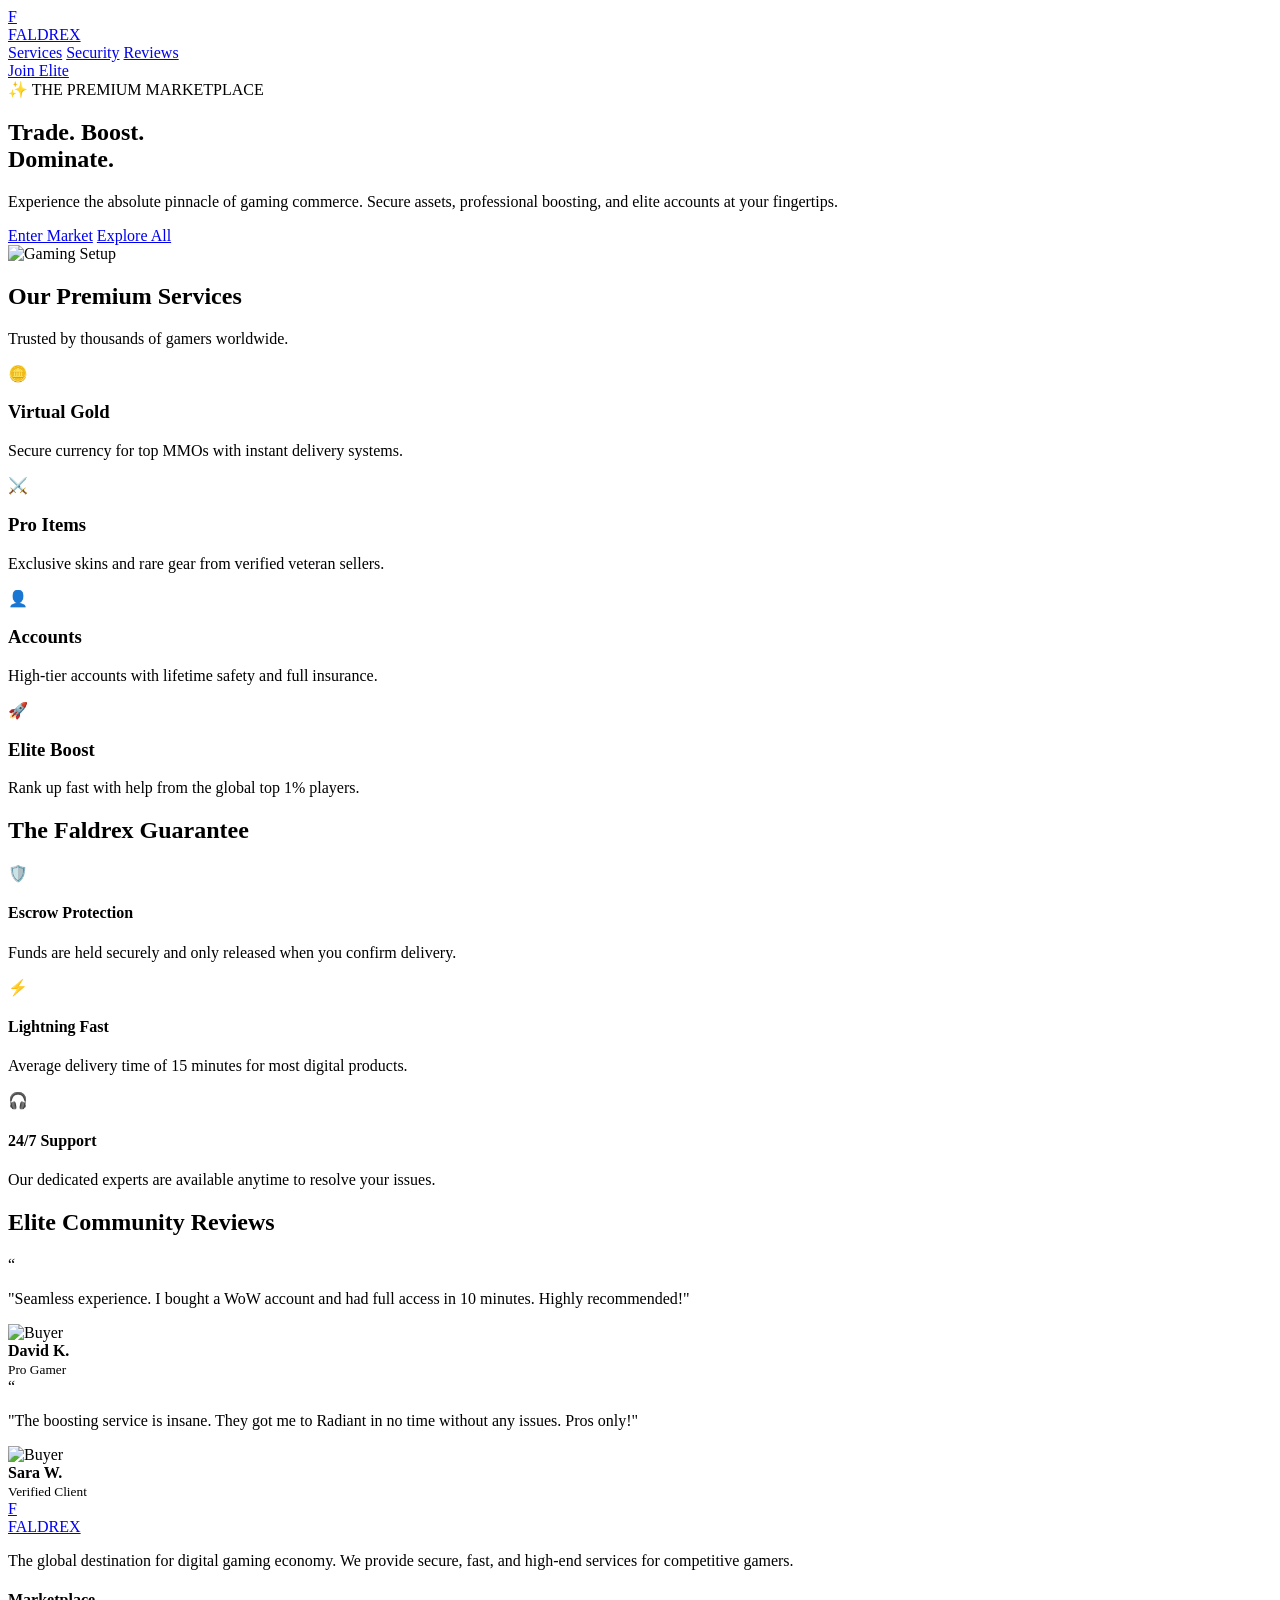
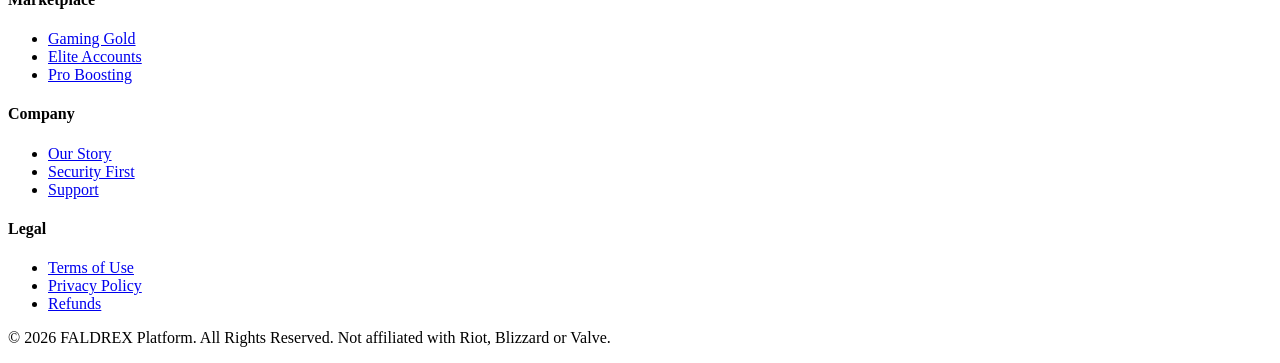
==== index.html @ 631ec2a0 "Create index.html" ====
<!DOCTYPE html>
<html lang="en">
<head>
    <meta charset="UTF-8">
    <meta name="viewport" content="width=device-width, initial-scale=1.0">
    <title>FALDREX | Trade. Boost. Dominate.</title>
    <link href="https://fonts.googleapis.com/css2?family=Plus+Jakarta+Sans:wght@400;500;600;700;800&display=swap" rel="stylesheet">
    <link rel="stylesheet" href="style.css">
</head>
<body>

    <header>
        <div class="container nav-bar">
            <a href="#" class="logo">
                <div class="logo-mark">F</div> FALDREX
            </a>
            <nav>
                <a href="#services">Services</a>
                <a href="#trust">Security</a>
                <a href="#reviews">Reviews</a>
            </nav>
            <a href="#" class="btn btn-primary btn-nav">Join Elite</a>
        </div>
    </header>

    <section class="hero">
        <div class="container hero-grid">
            <div class="hero-text">
                <div class="hero-badge">✨ THE PREMIUM MARKETPLACE</div>
                <h1>Trade. Boost.<br><span>Dominate.</span></h1>
                <p class="hero-p">Experience the absolute pinnacle of gaming commerce. Secure assets, professional boosting, and elite accounts at your fingertips.</p>
                <div class="btn-group">
                    <a href="#services" class="btn btn-primary">Enter Market</a>
                    <a href="#" class="btn btn-outline">Explore All</a>
                </div>
            </div>
            <div class="hero-image-area">
                <img src="https://images.unsplash.com/photo-1542751371-adc38448a05e?auto=format&fit=crop&q=80&w=1000" alt="Gaming Setup" class="hero-img">
            </div>
        </div>
    </section>

    <section id="services" class="section section-gray">
        <div class="container">
            <div class="section-title">
                <h2>Our Premium Services</h2>
                <p>Trusted by thousands of gamers worldwide.</p>
            </div>
            <div class="grid-4">
                <div class="card">
                    <div class="icon-box">🪙</div>
                    <h3>Virtual Gold</h3>
                    <p>Secure currency for top MMOs with instant delivery systems.</p>
                </div>
                <div class="card">
                    <div class="icon-box">⚔️</div>
                    <h3>Pro Items</h3>
                    <p>Exclusive skins and rare gear from verified veteran sellers.</p>
                </div>
                <div class="card">
                    <div class="icon-box">👤</div>
                    <h3>Accounts</h3>
                    <p>High-tier accounts with lifetime safety and full insurance.</p>
                </div>
                <div class="card">
                    <div class="icon-box">🚀</div>
                    <h3>Elite Boost</h3>
                    <p>Rank up fast with help from the global top 1% players.</p>
                </div>
            </div>
        </div>
    </section>

    <section id="trust" class="section">
        <div class="container">
            <div class="section-title">
                <h2>The Faldrex Guarantee</h2>
            </div>
            <div class="trust-grid">
                <div class="trust-item">
                    <div class="trust-icon">🛡️</div>
                    <div>
                        <h4>Escrow Protection</h4>
                        <p>Funds are held securely and only released when you confirm delivery.</p>
                    </div>
                </div>
                <div class="trust-item">
                    <div class="trust-icon">⚡</div>
                    <div>
                        <h4>Lightning Fast</h4>
                        <p>Average delivery time of 15 minutes for most digital products.</p>
                    </div>
                </div>
                <div class="trust-item">
                    <div class="trust-icon">🎧</div>
                    <div>
                        <h4>24/7 Support</h4>
                        <p>Our dedicated experts are available anytime to resolve your issues.</p>
                    </div>
                </div>
            </div>
        </div>
    </section>

    <section id="reviews" class="section section-gray">
        <div class="container">
            <div class="section-title">
                <h2>Elite Community Reviews</h2>
            </div>
            <div class="testimonial-grid">
                <div class="testimonial-card">
                    <span class="quote-icon">“</span>
                    <p>"Seamless experience. I bought a WoW account and had full access in 10 minutes. Highly recommended!"</p>
                    <div class="user-info">
                        <img src="https://i.pravatar.cc/150?u=1" alt="Buyer">
                        <div><b>David K.</b><br><small>Pro Gamer</small></div>
                    </div>
                </div>
                <div class="testimonial-card">
                    <span class="quote-icon">“</span>
                    <p>"The boosting service is insane. They got me to Radiant in no time without any issues. Pros only!"</p>
                    <div class="user-info">
                        <img src="https://i.pravatar.cc/150?u=2" alt="Buyer">
                        <div><b>Sara W.</b><br><small>Verified Client</small></div>
                    </div>
                </div>
            </div>
        </div>
    </section>

    <footer>
        <div class="container">
            <div class="footer-grid">
                <div class="footer-about">
                    <a href="#" class="logo" style="margin-bottom: 25px;">
                        <div class="logo-mark">F</div> FALDREX
                    </a>
                    <p>The global destination for digital gaming economy. We provide secure, fast, and high-end services for competitive gamers.</p>
                </div>
                <div class="footer-links">
                    <h4>Marketplace</h4>
                    <ul>
                        <li><a href="#">Gaming Gold</a></li>
                        <li><a href="#">Elite Accounts</a></li>
                        <li><a href="#">Pro Boosting</a></li>
                    </ul>
                </div>
                <div class="footer-links">
                    <h4>Company</h4>
                    <ul>
                        <li><a href="#">Our Story</a></li>
                        <li><a href="#">Security First</a></li>
                        <li><a href="#">Support</a></li>
                    </ul>
                </div>
                <div class="footer-links">
                    <h4>Legal</h4>
                    <ul>
                        <li><a href="#">Terms of Use</a></li>
                        <li><a href="#">Privacy Policy</a></li>
                        <li><a href="#">Refunds</a></li>
                    </ul>
                </div>
            </div>
            <p class="footer-copyright">
                &copy; 2026 FALDREX Platform. All Rights Reserved. Not affiliated with Riot, Blizzard or Valve.
            </p>
        </div>
    </footer>

</body>
</html>
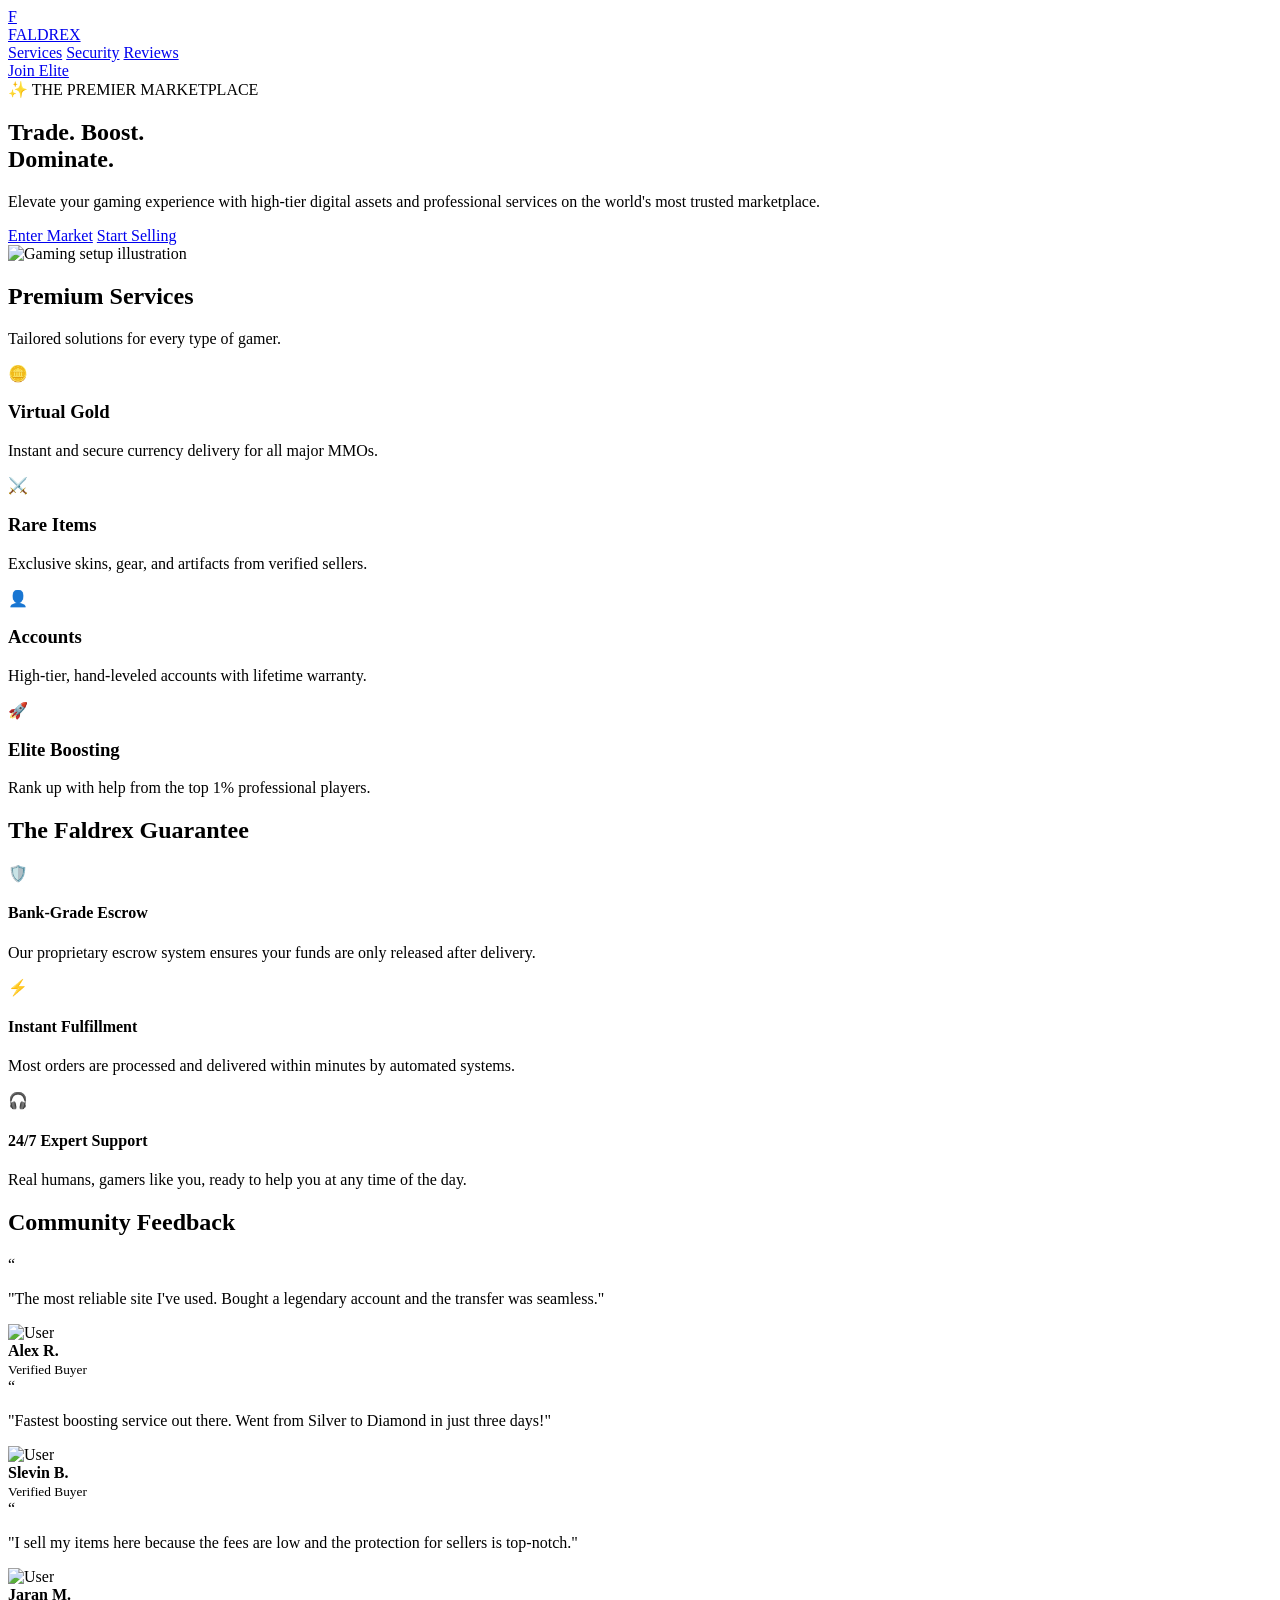
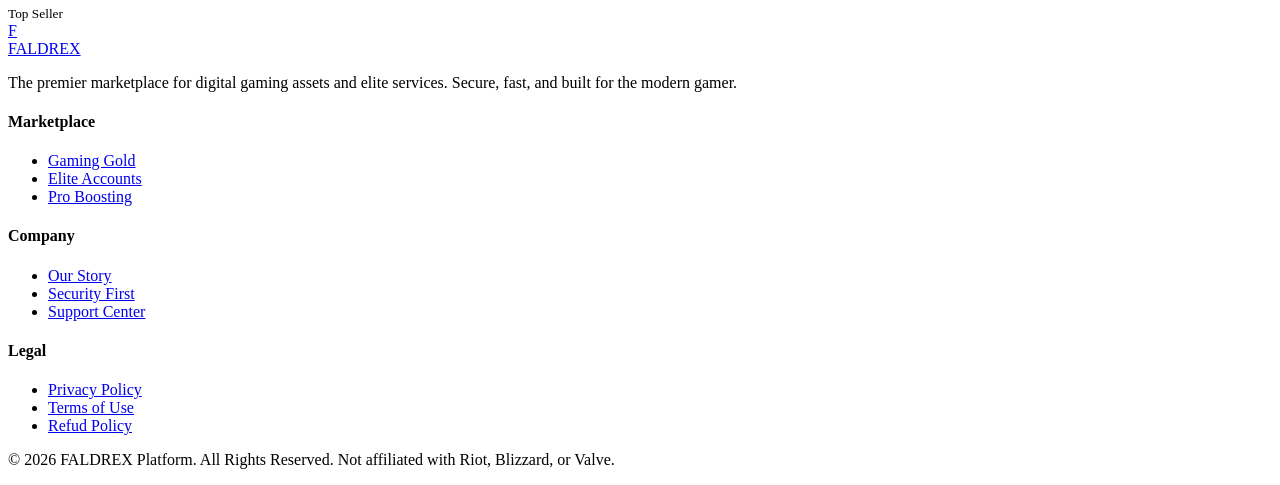
==== commit 4e616dd5: "Update index.html" ====
--- a/index.html
+++ b/index.html
@@ -9,33 +9,35 @@
 </head>
 <body>
 
-    <header>
+    <header class="main-header">
         <div class="container nav-bar">
             <a href="#" class="logo">
                 <div class="logo-mark">F</div> FALDREX
             </a>
-            <nav>
+            <nav class="desktop-nav">
                 <a href="#services">Services</a>
                 <a href="#trust">Security</a>
                 <a href="#reviews">Reviews</a>
             </nav>
-            <a href="#" class="btn btn-primary btn-nav">Join Elite</a>
+            <div class="header-btns">
+                <a href="#" class="btn-primary-small">Join Elite</a>
+            </div>
         </div>
     </header>
 
     <section class="hero">
         <div class="container hero-grid">
             <div class="hero-text">
-                <div class="hero-badge">✨ THE PREMIUM MARKETPLACE</div>
+                <div class="hero-badge">✨ THE PREMIER MARKETPLACE</div>
                 <h1>Trade. Boost.<br><span>Dominate.</span></h1>
-                <p class="hero-p">Experience the absolute pinnacle of gaming commerce. Secure assets, professional boosting, and elite accounts at your fingertips.</p>
+                <p class="hero-p">Elevate your gaming experience with high-tier digital assets and professional services on the world's most trusted marketplace.</p>
                 <div class="btn-group">
-                    <a href="#services" class="btn btn-primary">Enter Market</a>
-                    <a href="#" class="btn btn-outline">Explore All</a>
+                    <a href="#services" class="btn-primary">Enter Market</a>
+                    <a href="#" class="btn-secondary">Start Selling</a>
                 </div>
             </div>
             <div class="hero-image-area">
-                <img src="https://images.unsplash.com/photo-1542751371-adc38448a05e?auto=format&fit=crop&q=80&w=1000" alt="Gaming Setup" class="hero-img">
+                <img src="https://images.unsplash.com/photo-1542751371-adc38448a05e?auto=format&fit=crop&q=80&w=1000" alt="Gaming setup illustration" class="hero-img">
             </div>
         </div>
     </section>
@@ -43,29 +45,29 @@
     <section id="services" class="section section-gray">
         <div class="container">
             <div class="section-title">
-                <h2>Our Premium Services</h2>
-                <p>Trusted by thousands of gamers worldwide.</p>
+                <h2>Premium Services</h2>
+                <p>Tailored solutions for every type of gamer.</p>
             </div>
-            <div class="grid-4">
-                <div class="card">
+            <div class="services-grid">
+                <div class="service-card">
                     <div class="icon-box">🪙</div>
                     <h3>Virtual Gold</h3>
-                    <p>Secure currency for top MMOs with instant delivery systems.</p>
+                    <p>Instant and secure currency delivery for all major MMOs.</p>
                 </div>
-                <div class="card">
+                <div class="service-card">
                     <div class="icon-box">⚔️</div>
-                    <h3>Pro Items</h3>
-                    <p>Exclusive skins and rare gear from verified veteran sellers.</p>
+                    <h3>Rare Items</h3>
+                    <p>Exclusive skins, gear, and artifacts from verified sellers.</p>
                 </div>
-                <div class="card">
+                <div class="service-card">
                     <div class="icon-box">👤</div>
                     <h3>Accounts</h3>
-                    <p>High-tier accounts with lifetime safety and full insurance.</p>
+                    <p>High-tier, hand-leveled accounts with lifetime warranty.</p>
                 </div>
-                <div class="card">
+                <div class="service-card">
                     <div class="icon-box">🚀</div>
-                    <h3>Elite Boost</h3>
-                    <p>Rank up fast with help from the global top 1% players.</p>
+                    <h3>Elite Boosting</h3>
+                    <p>Rank up with help from the top 1% professional players.</p>
                 </div>
             </div>
         </div>
@@ -80,22 +82,22 @@
                 <div class="trust-item">
                     <div class="trust-icon">🛡️</div>
                     <div>
-                        <h4>Escrow Protection</h4>
-                        <p>Funds are held securely and only released when you confirm delivery.</p>
+                        <h4>Bank-Grade Escrow</h4>
+                        <p>Our proprietary escrow system ensures your funds are only released after delivery.</p>
                     </div>
                 </div>
                 <div class="trust-item">
                     <div class="trust-icon">⚡</div>
                     <div>
-                        <h4>Lightning Fast</h4>
-                        <p>Average delivery time of 15 minutes for most digital products.</p>
+                        <h4>Instant Fulfillment</h4>
+                        <p>Most orders are processed and delivered within minutes by automated systems.</p>
                     </div>
                 </div>
                 <div class="trust-item">
                     <div class="trust-icon">🎧</div>
                     <div>
-                        <h4>24/7 Support</h4>
-                        <p>Our dedicated experts are available anytime to resolve your issues.</p>
+                        <h4>24/7 Expert Support</h4>
+                        <p>Real humans, gamers like you, ready to help you at any time of the day.</p>
                     </div>
                 </div>
             </div>
@@ -105,37 +107,45 @@
     <section id="reviews" class="section section-gray">
         <div class="container">
             <div class="section-title">
-                <h2>Elite Community Reviews</h2>
+                <h2>Community Feedback</h2>
             </div>
             <div class="testimonial-grid">
                 <div class="testimonial-card">
                     <span class="quote-icon">“</span>
-                    <p>"Seamless experience. I bought a WoW account and had full access in 10 minutes. Highly recommended!"</p>
+                    <p>"The most reliable site I've used. Bought a legendary account and the transfer was seamless."</p>
                     <div class="user-info">
-                        <img src="https://i.pravatar.cc/150?u=1" alt="Buyer">
-                        <div><b>David K.</b><br><small>Pro Gamer</small></div>
+                        <img src="https://i.pravatar.cc/150?u=1" alt="User">
+                        <div><b>Alex R.</b><br><small>Verified Buyer</small></div>
                     </div>
                 </div>
                 <div class="testimonial-card">
                     <span class="quote-icon">“</span>
-                    <p>"The boosting service is insane. They got me to Radiant in no time without any issues. Pros only!"</p>
+                    <p>"Fastest boosting service out there. Went from Silver to Diamond in just three days!"</p>
                     <div class="user-info">
-                        <img src="https://i.pravatar.cc/150?u=2" alt="Buyer">
-                        <div><b>Sara W.</b><br><small>Verified Client</small></div>
+                        <img src="https://i.pravatar.cc/150?u=2" alt="User">
+                        <div><b>Slevin B.</b><br><small>Verified Buyer</small></div>
+                    </div>
+                </div>
+                <div class="testimonial-card">
+                    <span class="quote-icon">“</span>
+                    <p>"I sell my items here because the fees are low and the protection for sellers is top-notch."</p>
+                    <div class="user-info">
+                        <img src="https://i.pravatar.cc/150?u=3" alt="User">
+                        <div><b>Jaran M.</b><br><small>Top Seller</small></div>
                     </div>
                 </div>
             </div>
         </div>
     </section>
 
-    <footer>
+    <footer id="footer">
         <div class="container">
             <div class="footer-grid">
                 <div class="footer-about">
-                    <a href="#" class="logo" style="margin-bottom: 25px;">
+                    <a href="#" class="logo footer-logo">
                         <div class="logo-mark">F</div> FALDREX
                     </a>
-                    <p>The global destination for digital gaming economy. We provide secure, fast, and high-end services for competitive gamers.</p>
+                    <p>The premier marketplace for digital gaming assets and elite services. Secure, fast, and built for the modern gamer.</p>
                 </div>
                 <div class="footer-links">
                     <h4>Marketplace</h4>
@@ -150,20 +160,20 @@
                     <ul>
                         <li><a href="#">Our Story</a></li>
                         <li><a href="#">Security First</a></li>
-                        <li><a href="#">Support</a></li>
+                        <li><a href="#">Support Center</a></li>
                     </ul>
                 </div>
                 <div class="footer-links">
                     <h4>Legal</h4>
                     <ul>
+                        <li><a href="#">Privacy Policy</a></li>
                         <li><a href="#">Terms of Use</a></li>
-                        <li><a href="#">Privacy Policy</a></li>
-                        <li><a href="#">Refunds</a></li>
+                        <li><a href="#">Refud Policy</a></li>
                     </ul>
                 </div>
             </div>
-            <p class="footer-copyright">
-                &copy; 2026 FALDREX Platform. All Rights Reserved. Not affiliated with Riot, Blizzard or Valve.
+            <p class="copyright-text">
+                &copy; 2026 FALDREX Platform. All Rights Reserved. Not affiliated with Riot, Blizzard, or Valve.
             </p>
         </div>
     </footer>
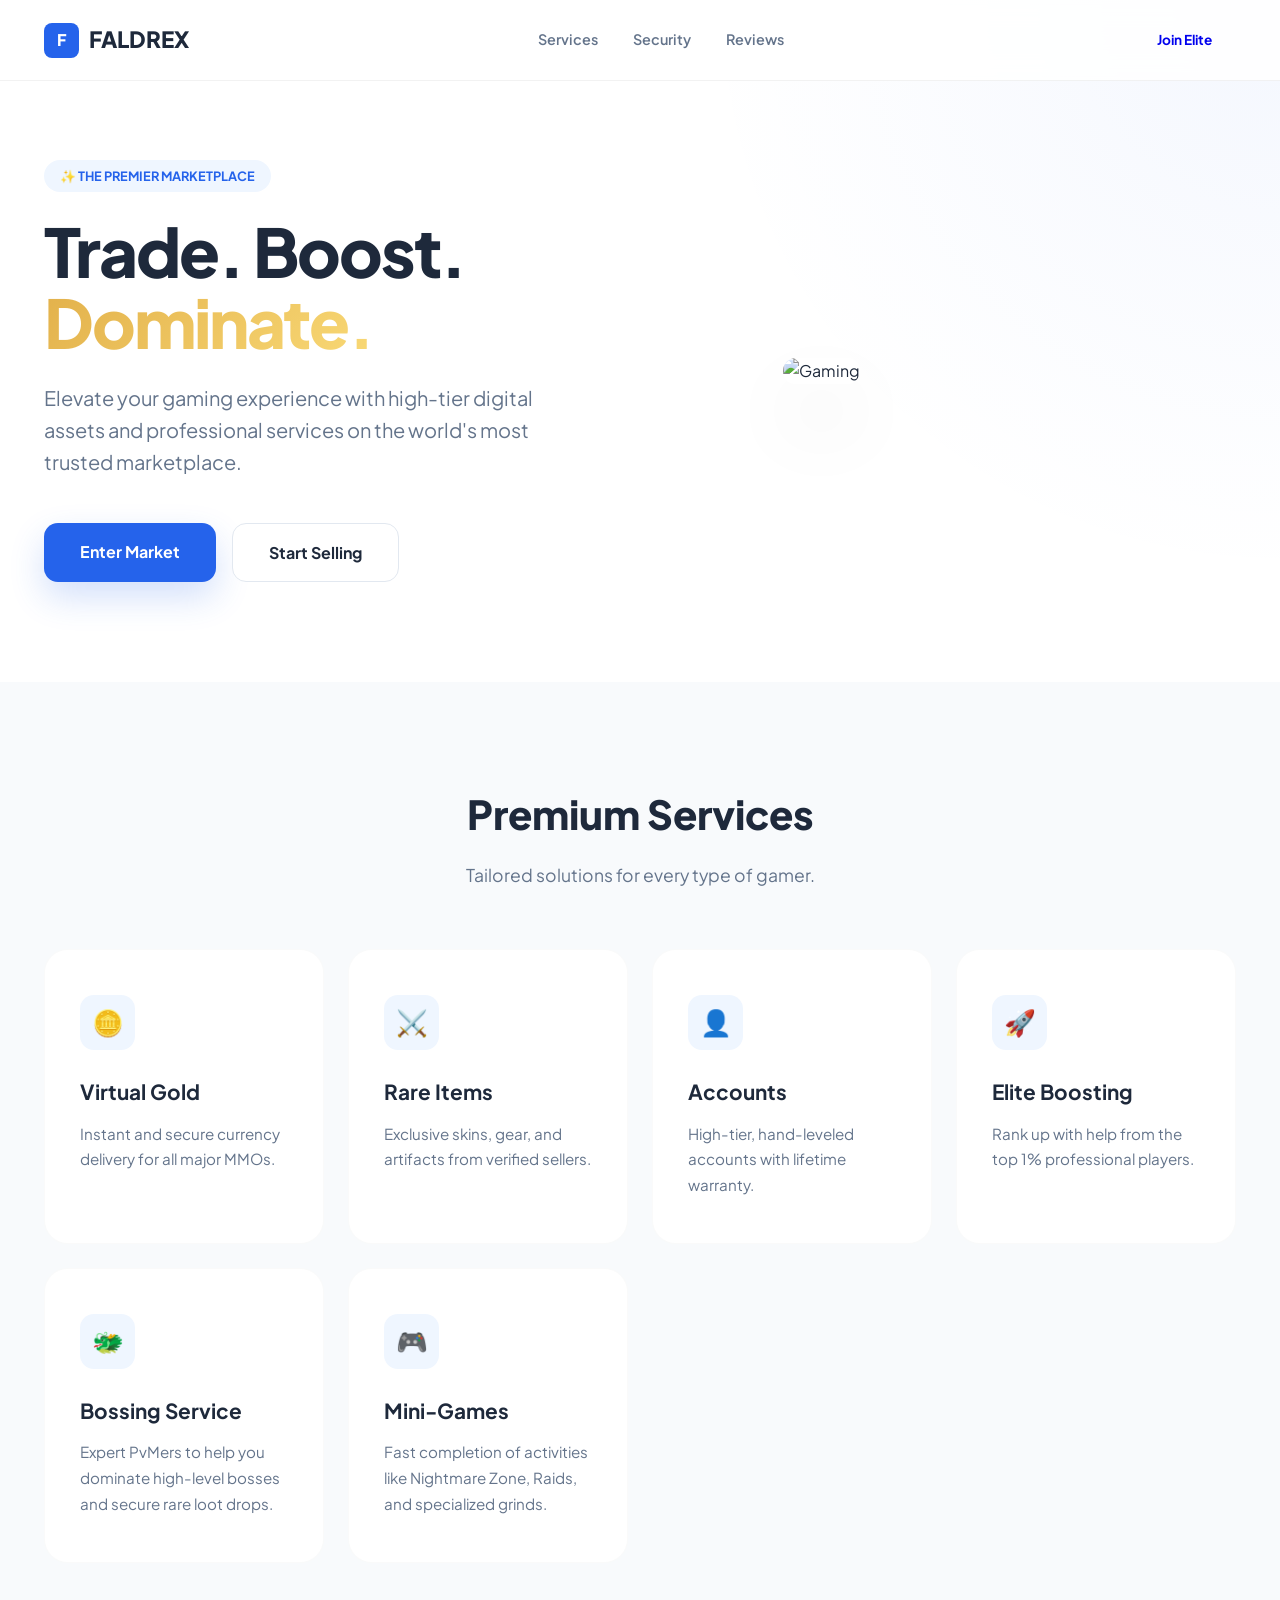
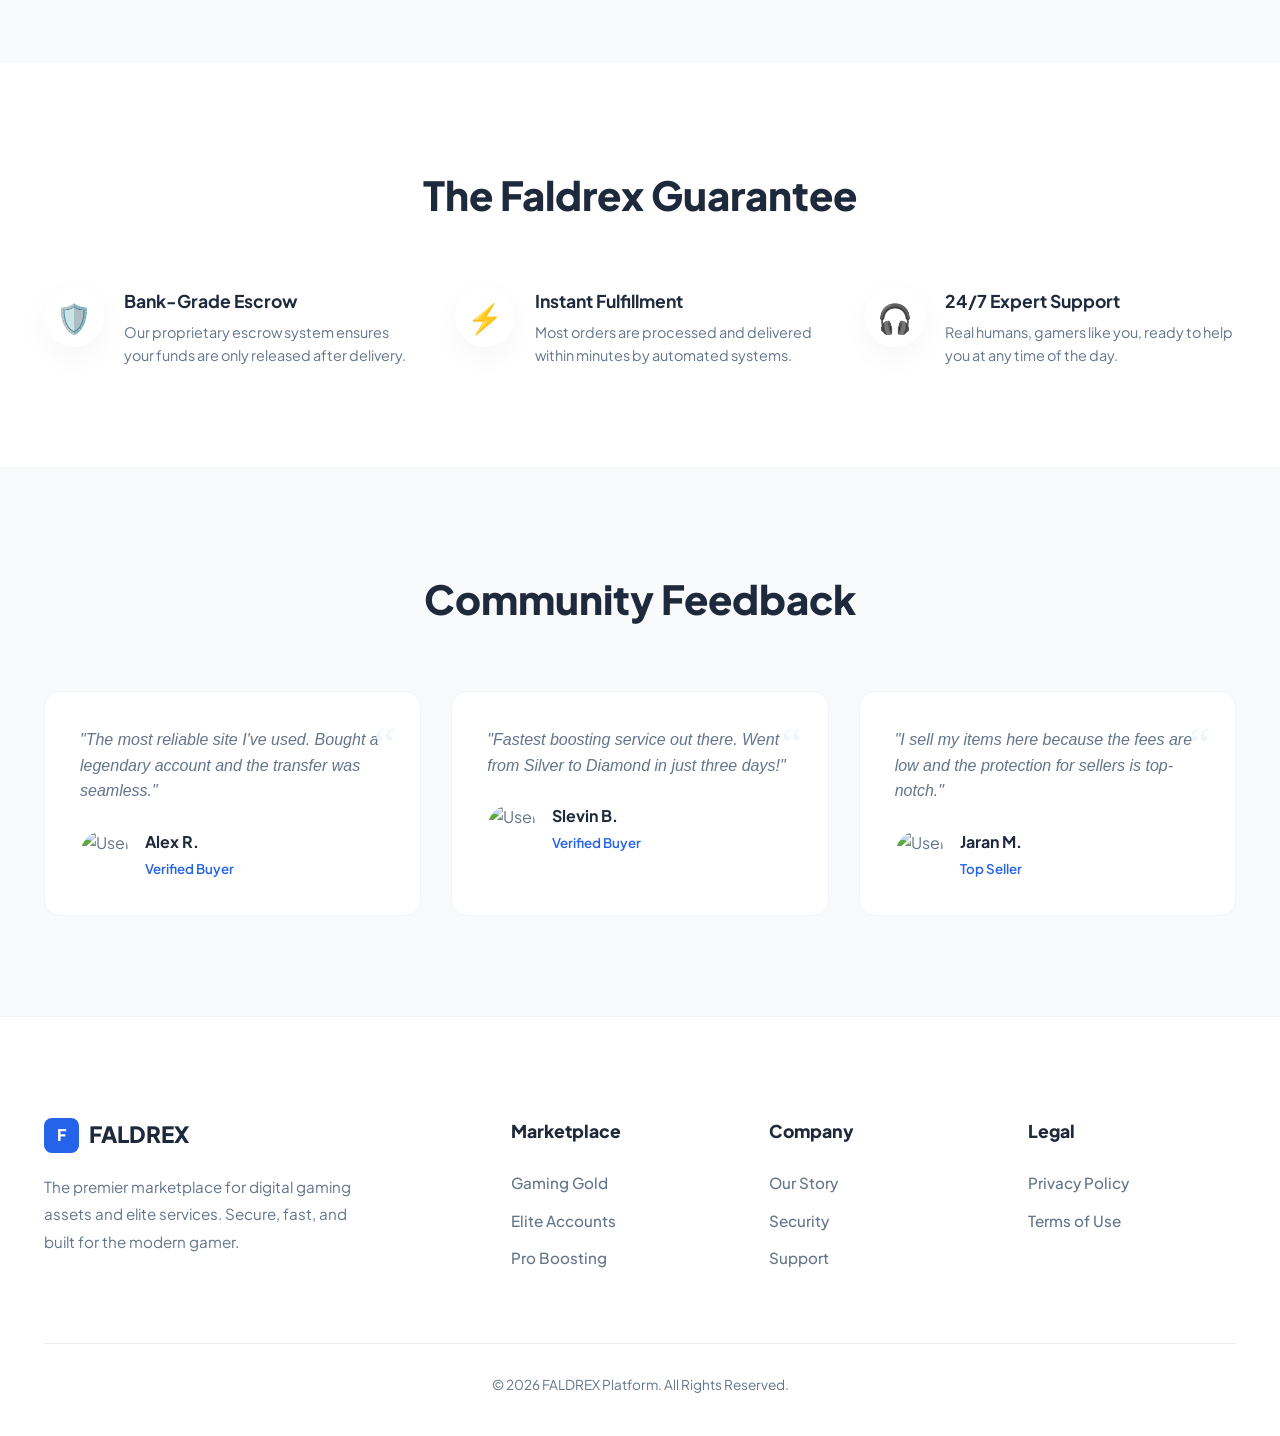
==== commit 5ca6aa13: "Update index.html Added bossing and mini-games section" ====
--- a/index.html
+++ b/index.html
@@ -37,7 +37,7 @@
                 </div>
             </div>
             <div class="hero-image-area">
-                <img src="https://images.unsplash.com/photo-1542751371-adc38448a05e?auto=format&fit=crop&q=80&w=1000" alt="Gaming setup illustration" class="hero-img">
+                <img src="https://images.unsplash.com/photo-1542751371-adc38448a05e?auto=format&fit=crop&q=80&w=1000" alt="Gaming" class="hero-img">
             </div>
         </div>
     </section>
@@ -68,6 +68,16 @@
                     <div class="icon-box">🚀</div>
                     <h3>Elite Boosting</h3>
                     <p>Rank up with help from the top 1% professional players.</p>
+                </div>
+                <div class="service-card">
+                    <div class="icon-box">🐲</div>
+                    <h3>Bossing Service</h3>
+                    <p>Expert PvMers to help you dominate high-level bosses and secure rare loot drops.</p>
+                </div>
+                <div class="service-card">
+                    <div class="icon-box">🎮</div>
+                    <h3>Mini-Games</h3>
+                    <p>Fast completion of activities like Nightmare Zone, Raids, and specialized grinds.</p>
                 </div>
             </div>
         </div>
@@ -142,10 +152,10 @@
         <div class="container">
             <div class="footer-grid">
                 <div class="footer-about">
-                    <a href="#" class="logo footer-logo">
+                    <a href="#" class="logo">
                         <div class="logo-mark">F</div> FALDREX
                     </a>
-                    <p>The premier marketplace for digital gaming assets and elite services. Secure, fast, and built for the modern gamer.</p>
+                    <p style="margin-top:20px; color:var(--text-muted);">The premier marketplace for digital gaming assets and elite services. Secure, fast, and built for the modern gamer.</p>
                 </div>
                 <div class="footer-links">
                     <h4>Marketplace</h4>
@@ -159,8 +169,8 @@
                     <h4>Company</h4>
                     <ul>
                         <li><a href="#">Our Story</a></li>
-                        <li><a href="#">Security First</a></li>
-                        <li><a href="#">Support Center</a></li>
+                        <li><a href="#">Security</a></li>
+                        <li><a href="#">Support</a></li>
                     </ul>
                 </div>
                 <div class="footer-links">
@@ -168,12 +178,11 @@
                     <ul>
                         <li><a href="#">Privacy Policy</a></li>
                         <li><a href="#">Terms of Use</a></li>
-                        <li><a href="#">Refud Policy</a></li>
                     </ul>
                 </div>
             </div>
-            <p class="copyright-text">
-                &copy; 2026 FALDREX Platform. All Rights Reserved. Not affiliated with Riot, Blizzard, or Valve.
+            <p class="copyright-text" style="text-align:center; margin-top:50px; padding-top:30px; border-top:1px solid #eee; color:var(--text-muted); font-size:0.85rem;">
+                &copy; 2026 FALDREX Platform. All Rights Reserved.
             </p>
         </div>
     </footer>
--- a/style.css
+++ b/style.css
@@ -0,0 +1,390 @@
+/* --- Core Variables & Reset --- */
+:root {
+    --primary: #2563eb; 
+    --primary-light: #eff6ff;
+    --accent-gold: linear-gradient(135deg, #e2b04a 0%, #f9d976 100%);
+    --text-main: #1e293b;
+    --text-muted: #64748b;
+    --bg-white: #ffffff;
+    --bg-soft: #f8fafc;
+    --transition: all 0.5s cubic-bezier(0.16, 1, 0.3, 1);
+    --radius-lg: 24px;
+    --radius-md: 16px;
+    --shadow-subtle: 0 10px 30px rgba(0, 0, 0, 0.04);
+}
+
+* {
+    margin: 0;
+    padding: 0;
+    box-sizing: border-box;
+    -webkit-font-smoothing: antialiased;
+}
+
+body {
+    font-family: 'Plus Jakarta Sans', sans-serif;
+    background-color: var(--bg-white);
+    color: var(--text-main);
+    overflow-x: hidden;
+    scroll-behavior: smooth;
+    line-height: 1.6;
+}
+
+.container {
+    max-width: 1240px;
+    margin: 0 auto;
+    padding: 0 24px;
+    width: 100%;
+}
+
+/* --- Header --- */
+.main-header {
+    position: fixed;
+    top: 0;
+    width: 100%;
+    z-index: 1000;
+    background: rgba(255, 255, 255, 0.85);
+    backdrop-filter: blur(15px);
+    border-bottom: 1px solid rgba(0, 0, 0, 0.05);
+}
+
+.nav-bar {
+    height: 80px;
+    display: flex;
+    justify-content: space-between;
+    align-items: center;
+}
+
+.logo {
+    font-weight: 800;
+    font-size: 1.4rem;
+    display: flex;
+    align-items: center;
+    gap: 10px;
+    text-decoration: none;
+    color: var(--text-main);
+}
+
+.logo-mark {
+    width: 35px;
+    height: 35px;
+    background: var(--primary);
+    border-radius: 8px;
+    display: flex;
+    align-items: center;
+    justify-content: center;
+    color: white;
+    font-size: 1rem;
+}
+
+.desktop-nav {
+    display: flex;
+    gap: 35px;
+}
+
+.desktop-nav a {
+    text-decoration: none;
+    color: var(--text-muted);
+    font-weight: 600;
+    font-size: 0.9rem;
+    transition: var(--transition);
+}
+
+.desktop-nav a:hover { color: var(--primary); }
+
+/* --- Hero Section --- */
+.hero {
+    padding: 160px 0 100px;
+    background: radial-gradient(circle at top right, rgba(37, 99, 235, 0.05) 0%, transparent 40%);
+}
+
+.hero-grid {
+    display: grid;
+    grid-template-columns: 1.2fr 0.8fr;
+    gap: 60px;
+    align-items: center;
+}
+
+.hero-text { text-align: left; }
+
+.hero-badge {
+    display: inline-flex;
+    padding: 6px 16px;
+    background: var(--primary-light);
+    color: var(--primary);
+    border-radius: 100px;
+    font-size: 0.8rem;
+    font-weight: 700;
+    margin-bottom: 24px;
+}
+
+h1 {
+    font-size: clamp(2.8rem, 6vw, 4.2rem);
+    font-weight: 800;
+    line-height: 1.05;
+    letter-spacing: -2px;
+    margin-bottom: 24px;
+}
+
+h1 span {
+    background: var(--accent-gold);
+    -webkit-background-clip: text;
+    -webkit-text-fill-color: transparent;
+}
+
+.hero-p {
+    font-size: 1.25rem;
+    color: var(--text-muted);
+    margin-bottom: 45px;
+    max-width: 550px;
+}
+
+.btn-group {
+    display: flex;
+    gap: 16px;
+}
+
+.btn-primary, .btn-primary-small, .btn-secondary {
+    padding: 16px 36px;
+    border-radius: 14px;
+    font-weight: 700;
+    text-decoration: none;
+    display: inline-block;
+    transition: var(--transition);
+    cursor: pointer;
+    border: none;
+    font-size: 1rem;
+}
+
+.btn-primary {
+    background: var(--primary);
+    color: white;
+    box-shadow: 0 15px 35px rgba(37, 99, 235, 0.2);
+}
+
+.btn-primary:hover {
+    transform: translateY(-5px);
+    box-shadow: 0 20px 40px rgba(37, 99, 235, 0.3);
+}
+
+.btn-primary-small {
+    padding: 10px 24px;
+    font-size: 0.85rem;
+}
+
+.btn-secondary {
+    background: var(--bg-white);
+    color: var(--text-main);
+    border: 1px solid #e2e8f0;
+}
+
+.btn-secondary:hover { background: var(--bg-soft); }
+
+.hero-img {
+    width: 100%;
+    border-radius: var(--radius-lg);
+    box-shadow: 0 40px 80px rgba(0,0,0,0.08);
+    animation: float 6s ease-in-out infinite;
+}
+
+@keyframes float {
+    0%, 100% { transform: translateY(0px); }
+    50% { transform: translateY(-15px); }
+}
+
+/* --- Services Grid --- */
+.section { padding: 100px 0; }
+.section-gray { background: var(--bg-soft); }
+.section-title { text-align: center; margin-bottom: 60px; }
+.section-title h2 { font-size: 2.5rem; font-weight: 800; margin-bottom: 15px; }
+.section-title p { color: var(--text-muted); font-size: 1.1rem; }
+
+.services-grid {
+    display: grid;
+    grid-template-columns: repeat(auto-fit, minmax(260px, 1fr));
+    gap: 24px;
+}
+
+.service-card {
+    background: white;
+    padding: 45px 35px;
+    border-radius: var(--radius-lg);
+    border: 1px solid rgba(0,0,0,0.02);
+    transition: var(--transition);
+}
+
+.service-card:hover {
+    transform: translateY(-10px);
+    box-shadow: 0 30px 60px rgba(0,0,0,0.05);
+}
+
+.icon-box {
+    width: 55px;
+    height: 55px;
+    background: var(--primary-light);
+    border-radius: 14px;
+    display: flex;
+    align-items: center;
+    justify-content: center;
+    font-size: 1.6rem;
+    margin-bottom: 25px;
+}
+
+.service-card h3 { font-size: 1.3rem; margin-bottom: 12px; font-weight: 700; }
+.service-card p { color: var(--text-muted); font-size: 0.95rem; line-height: 1.7; }
+
+/* --- Trust Indicators --- */
+.trust-grid {
+    display: grid;
+    grid-template-columns: repeat(auto-fit, minmax(300px, 1fr));
+    gap: 40px;
+}
+
+.trust-item {
+    display: flex;
+    gap: 20px;
+    align-items: flex-start;
+}
+
+.trust-icon {
+    font-size: 1.8rem;
+    background: white;
+    width: 60px;
+    height: 60px;
+    border-radius: 50%;
+    display: flex;
+    align-items: center;
+    justify-content: center;
+    box-shadow: var(--shadow-subtle);
+    flex-shrink: 0;
+}
+
+.trust-item h4 { font-size: 1.1rem; margin-bottom: 6px; font-weight: 700; }
+.trust-item p { font-size: 0.9rem; color: var(--text-muted); }
+
+/* --- Testimonials --- */
+.testimonial-grid {
+    display: grid;
+    grid-template-columns: repeat(auto-fit, minmax(320px, 1fr));
+    gap: 30px;
+}
+
+.testimonial-card {
+    background: white;
+    padding: 35px;
+    border-radius: var(--radius-md);
+    border: 1px solid #f1f5f9;
+    position: relative;
+    font-style: italic;
+    color: var(--text-muted);
+}
+
+.quote-icon {
+    font-size: 3rem;
+    color: var(--primary-light);
+    position: absolute;
+    top: 15px;
+    right: 25px;
+    font-family: serif;
+    font-style: normal;
+}
+
+.user-info {
+    display: flex;
+    align-items: center;
+    gap: 15px;
+    margin-top: 25px;
+    font-style: normal;
+}
+
+.user-info img {
+    width: 50px;
+    height: 50px;
+    border-radius: 50%;
+    object-fit: cover;
+}
+
+.user-info b { color: var(--text-main); font-size: 1rem; }
+.user-info small { color: var(--primary); font-weight: 600; }
+
+/* --- Footer --- */
+footer {
+    padding: 100px 0 40px;
+    border-top: 1px solid #f1f5f9;
+    background: white;
+}
+
+.footer-grid {
+    display: grid;
+    grid-template-columns: 2fr repeat(3, 1fr);
+    gap: 50px;
+    margin-bottom: 60px;
+}
+
+.footer-about p {
+    color: var(--text-muted);
+    font-size: 0.95rem;
+    line-height: 1.8;
+    max-width: 320px;
+}
+
+.footer-links h4 {
+    margin-bottom: 25px;
+    font-weight: 800;
+    font-size: 1.1rem;
+}
+
+.footer-links ul { list-style: none; }
+.footer-links li { margin-bottom: 12px; }
+
+.footer-links a {
+    text-decoration: none;
+    color: var(--text-muted);
+    font-size: 0.95rem;
+    transition: 0.3s;
+    font-weight: 500;
+}
+
+.footer-links a:hover { color: var(--primary); padding-left: 5px; }
+
+.copyright-text {
+    text-align: center;
+    color: var(--text-muted);
+    font-size: 0.85rem;
+    border-top: 1px solid #f1f5f9;
+    padding-top: 35px;
+}
+
+/* --- Mobile Optimization (Perfect Responsiveness) --- */
+@media (max-width: 992px) {
+    .hero-grid {
+        grid-template-columns: 1fr;
+        text-align: center;
+        gap: 40px;
+    }
+
+    .hero-text {
+        display: flex;
+        flex-direction: column;
+        align-items: center;
+    }
+
+    .hero-p { margin: 0 auto 40px; }
+    .btn-group { justify-content: center; }
+    
+    .hero-img {
+        max-width: 500px;
+        margin: 0 auto;
+    }
+
+    .desktop-nav { display: none; }
+    .footer-grid { grid-template-columns: 1fr 1fr; gap: 30px; }
+}
+
+@media (max-width: 640px) {
+    .hero { padding: 120px 0 60px; }
+    h1 { font-size: 2.6rem; letter-spacing: -1px; }
+    .btn-group { flex-direction: column; width: 100%; }
+    .btn-primary, .btn-secondary { width: 100%; text-align: center; }
+    .footer-grid { grid-template-columns: 1fr; }
+    .footer-about { text-align: center; display: flex; flex-direction: column; align-items: center; }
+}
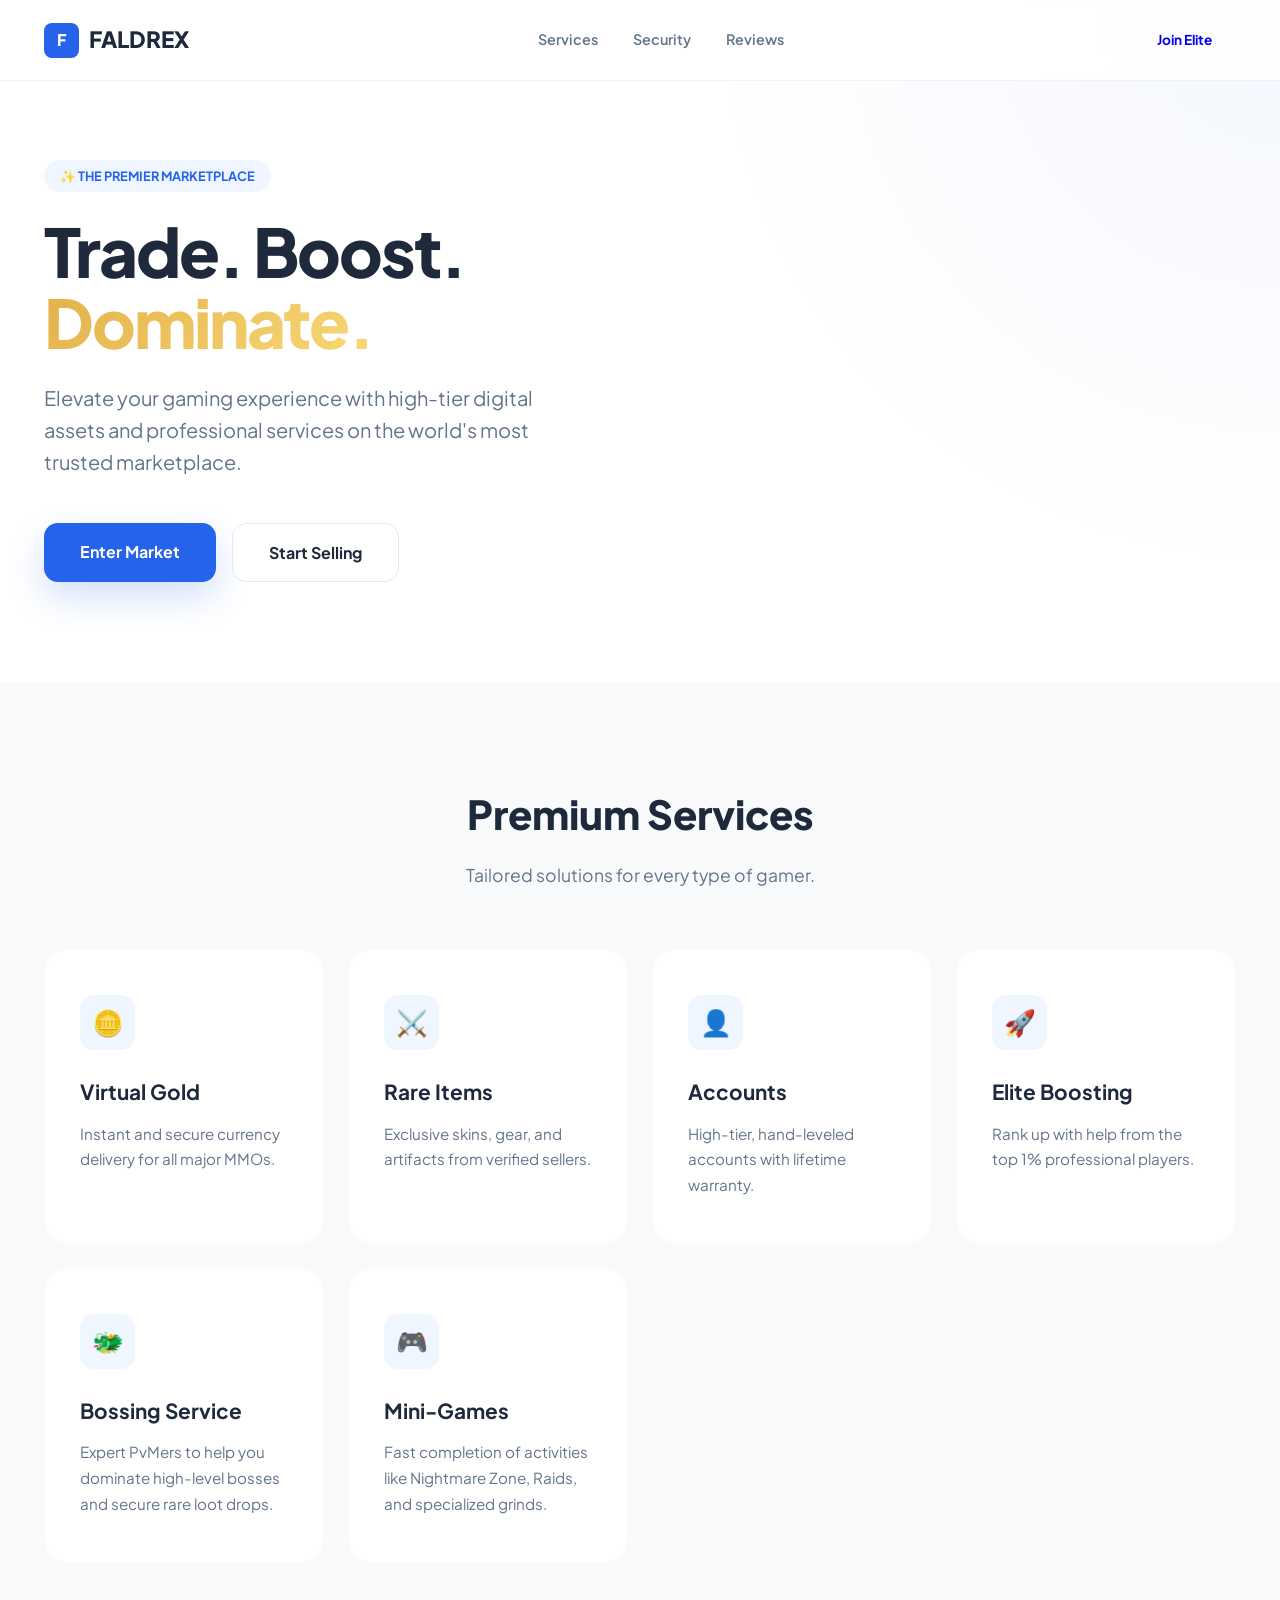
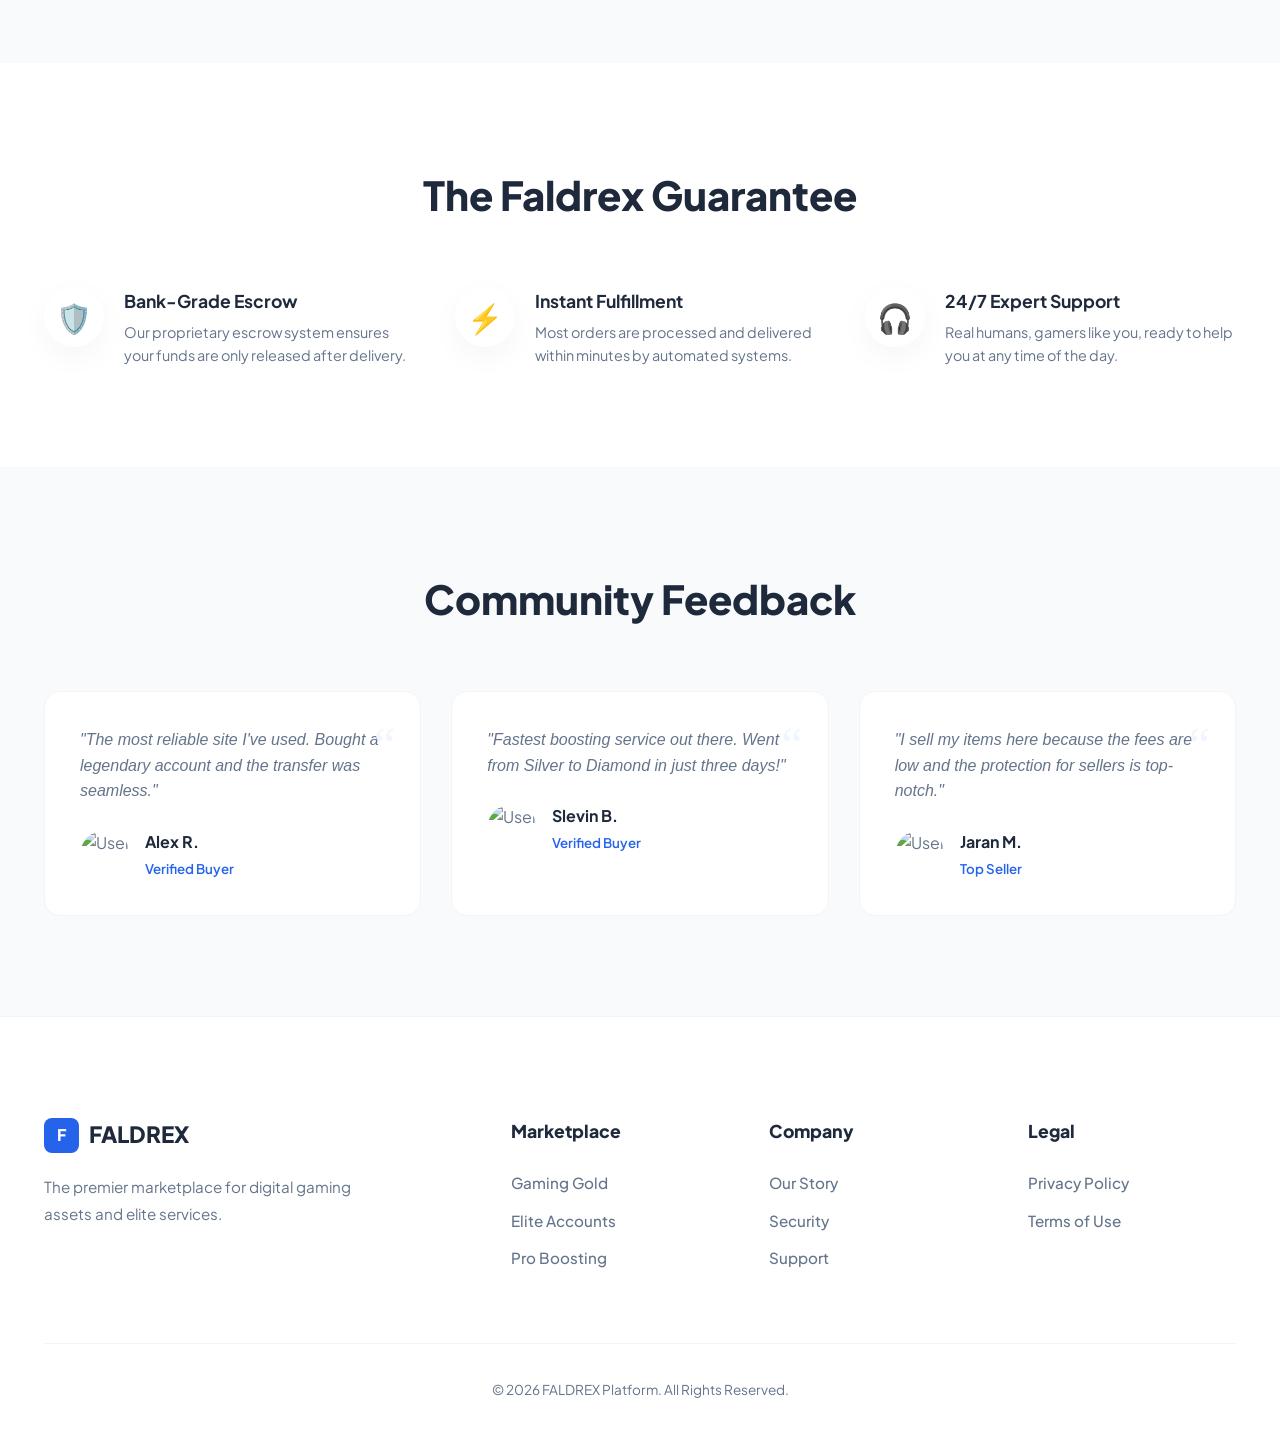
==== commit 8e2b0e15: "Update index.html Adjusting hero section" ====
--- a/index.html
+++ b/index.html
@@ -26,8 +26,8 @@
     </header>
 
     <section class="hero">
-        <div class="container hero-grid">
-            <div class="hero-text">
+        <div class="container">
+            <div class="hero-content">
                 <div class="hero-badge">✨ THE PREMIER MARKETPLACE</div>
                 <h1>Trade. Boost.<br><span>Dominate.</span></h1>
                 <p class="hero-p">Elevate your gaming experience with high-tier digital assets and professional services on the world's most trusted marketplace.</p>
@@ -35,9 +35,6 @@
                     <a href="#services" class="btn-primary">Enter Market</a>
                     <a href="#" class="btn-secondary">Start Selling</a>
                 </div>
-            </div>
-            <div class="hero-image-area">
-                <img src="https://images.unsplash.com/photo-1542751371-adc38448a05e?auto=format&fit=crop&q=80&w=1000" alt="Gaming" class="hero-img">
             </div>
         </div>
     </section>
@@ -148,14 +145,14 @@
         </div>
     </section>
 
-    <footer id="footer">
+    <footer>
         <div class="container">
             <div class="footer-grid">
                 <div class="footer-about">
                     <a href="#" class="logo">
                         <div class="logo-mark">F</div> FALDREX
                     </a>
-                    <p style="margin-top:20px; color:var(--text-muted);">The premier marketplace for digital gaming assets and elite services. Secure, fast, and built for the modern gamer.</p>
+                    <p style="margin-top:20px; color:var(--text-muted);">The premier marketplace for digital gaming assets and elite services.</p>
                 </div>
                 <div class="footer-links">
                     <h4>Marketplace</h4>
@@ -181,7 +178,7 @@
                     </ul>
                 </div>
             </div>
-            <p class="copyright-text" style="text-align:center; margin-top:50px; padding-top:30px; border-top:1px solid #eee; color:var(--text-muted); font-size:0.85rem;">
+            <p class="copyright-text">
                 &copy; 2026 FALDREX Platform. All Rights Reserved.
             </p>
         </div>
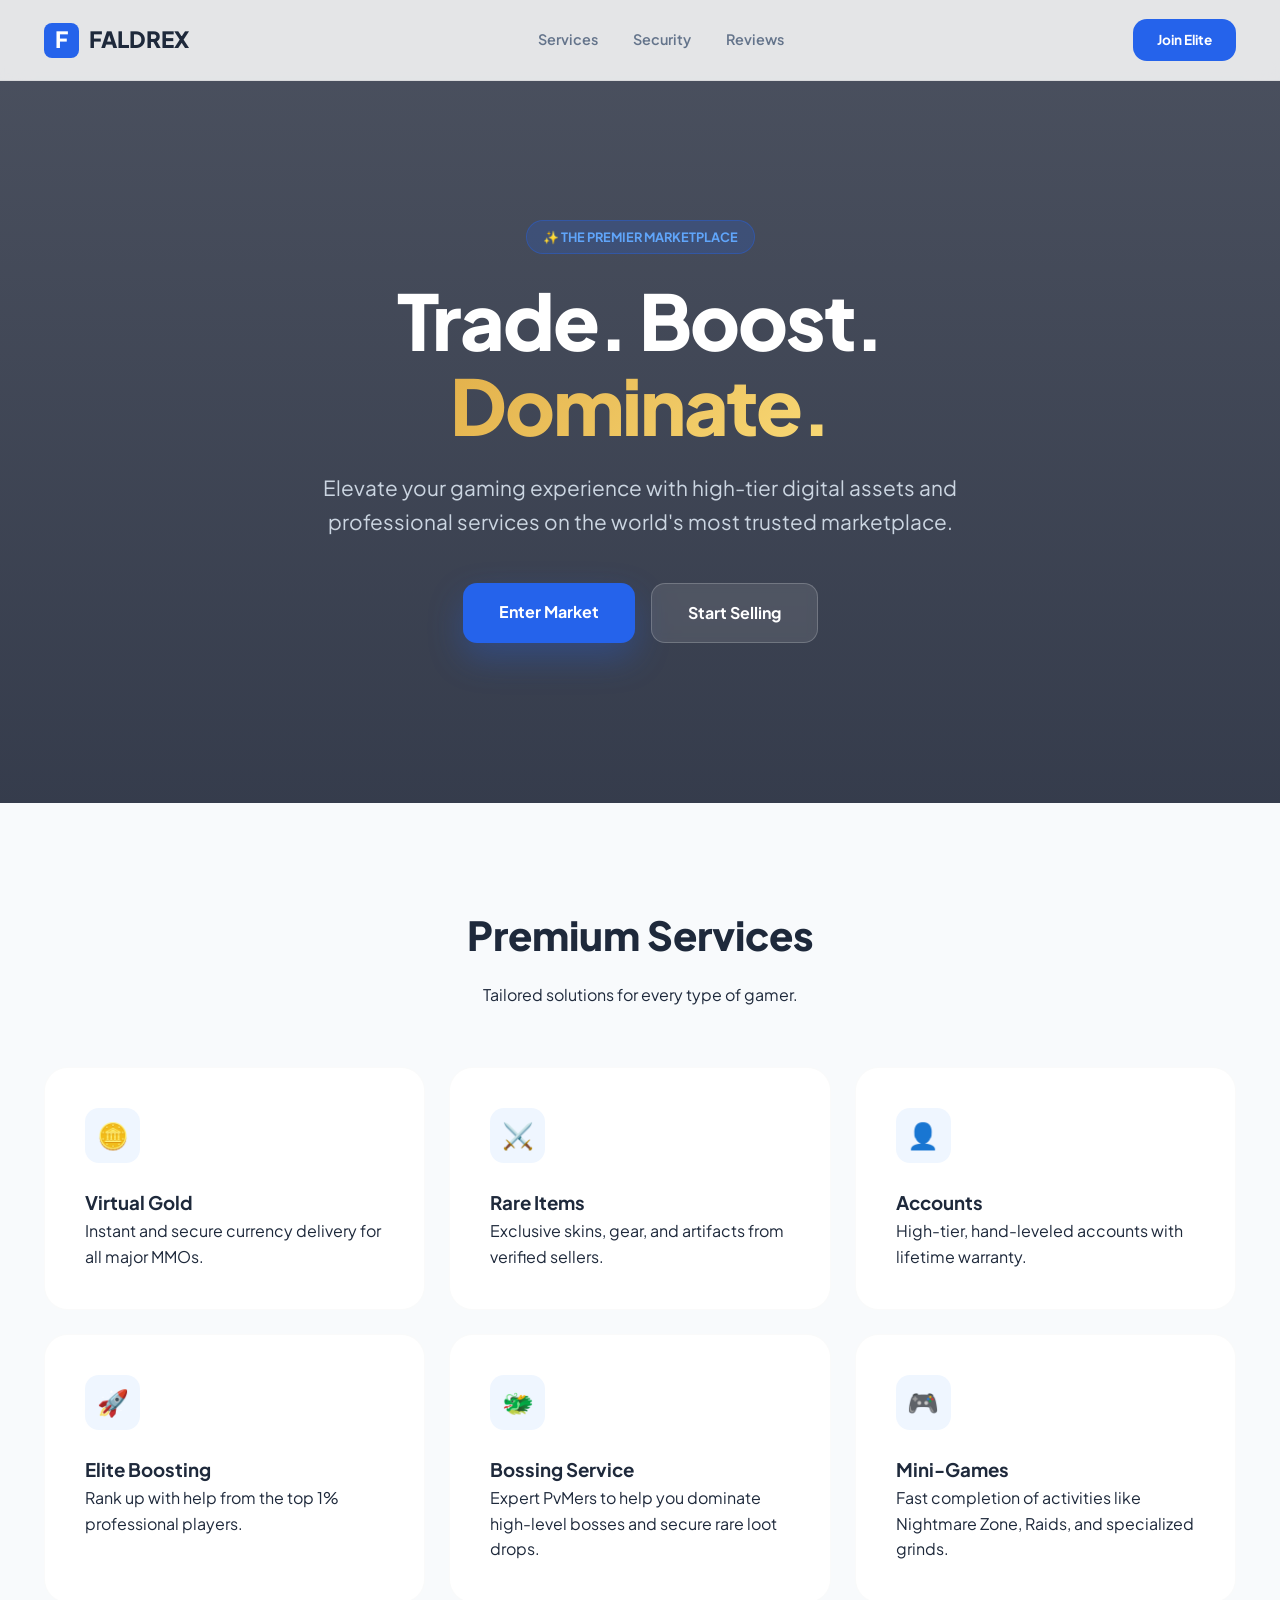
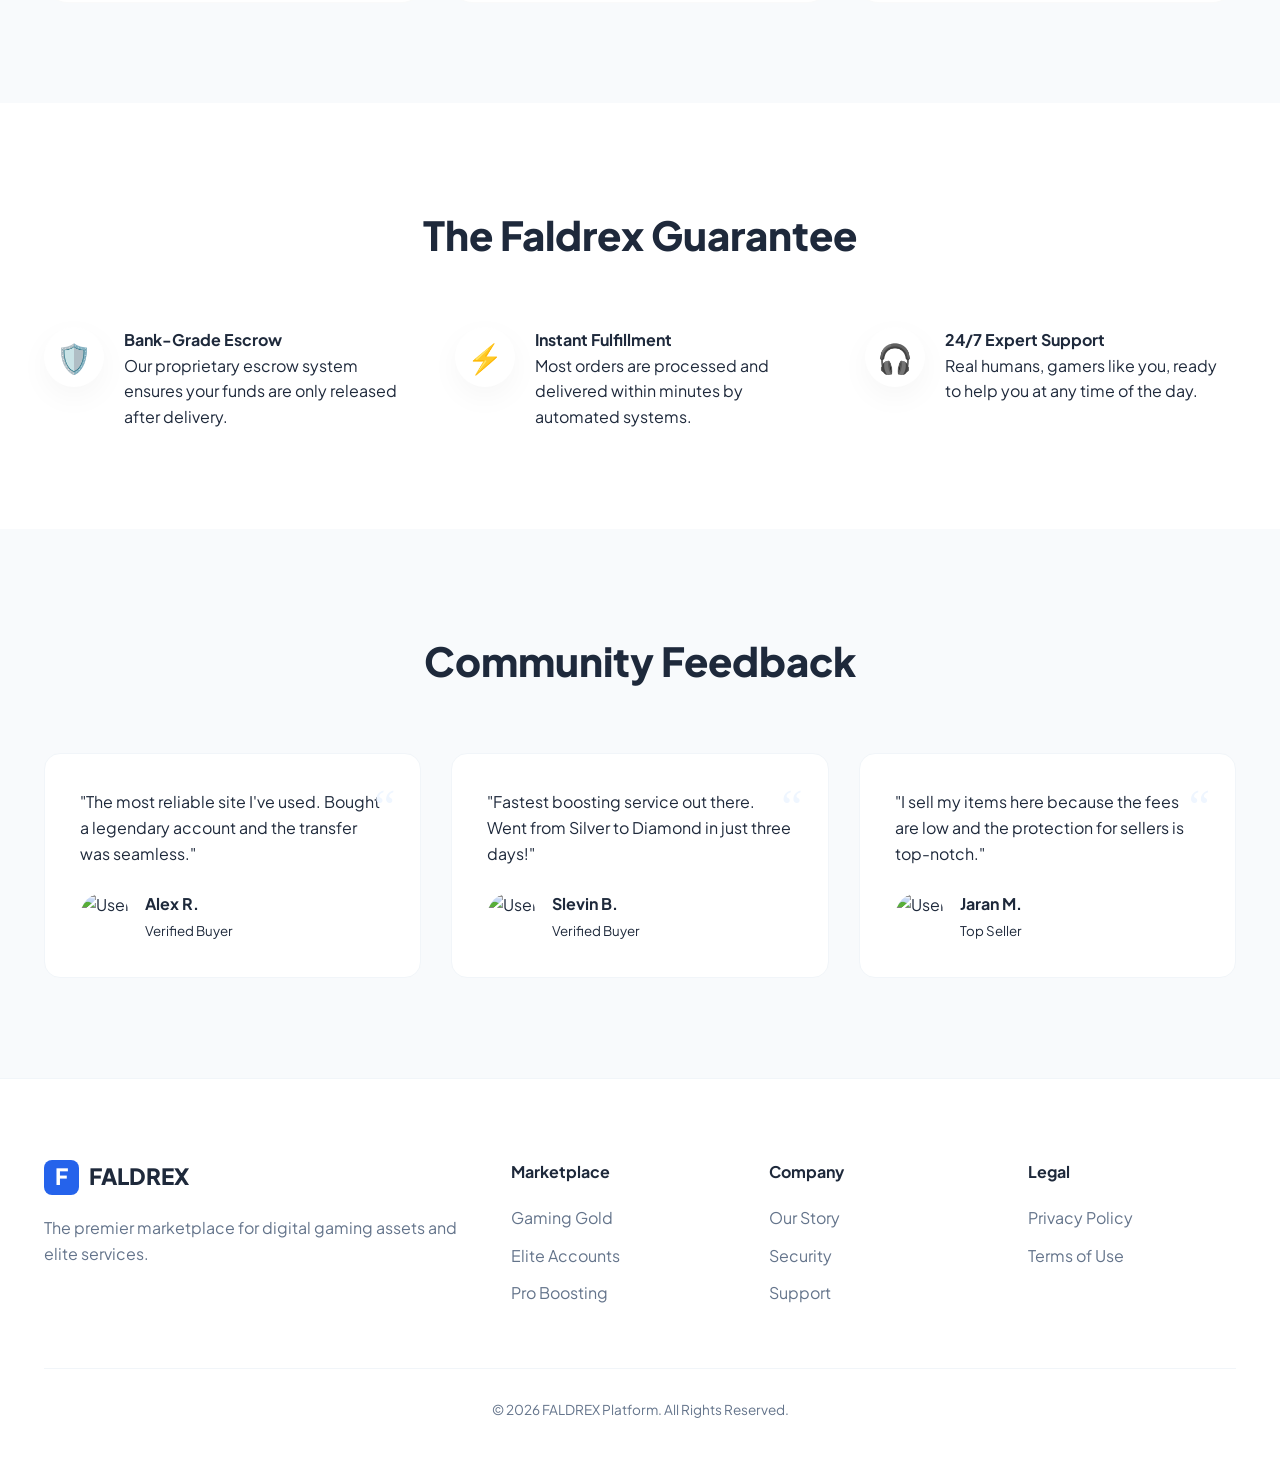
==== commit 5a816023: "Update index.html" ====
--- a/index.html
+++ b/index.html
@@ -32,7 +32,7 @@
                 <h1>Trade. Boost.<br><span>Dominate.</span></h1>
                 <p class="hero-p">Elevate your gaming experience with high-tier digital assets and professional services on the world's most trusted marketplace.</p>
                 <div class="btn-group">
-                    <a href="#services" class="btn-primary">Enter Market</a>
+                    <a href="marketplace.html" class="btn-primary">Enter Market</a>
                     <a href="#" class="btn-secondary">Start Selling</a>
                 </div>
             </div>
--- a/style.css
+++ b/style.css
@@ -14,9 +14,7 @@
 }
 
 * {
-    margin: 0;
-    padding: 0;
-    box-sizing: border-box;
+    margin: 0; padding: 0; box-sizing: border-box;
     -webkit-font-smoothing: antialiased;
 }
 
@@ -33,15 +31,11 @@
     max-width: 1240px;
     margin: 0 auto;
     padding: 0 24px;
-    width: 100%;
-}
-
-/* --- Header --- */
+}
+
+/* --- Navigation --- */
 .main-header {
-    position: fixed;
-    top: 0;
-    width: 100%;
-    z-index: 1000;
+    position: fixed; top: 0; width: 100%; z-index: 1000;
     background: rgba(255, 255, 255, 0.85);
     backdrop-filter: blur(15px);
     border-bottom: 1px solid rgba(0, 0, 0, 0.05);
@@ -49,342 +43,160 @@
 
 .nav-bar {
     height: 80px;
-    display: flex;
-    justify-content: space-between;
-    align-items: center;
+    display: flex; justify-content: space-between; align-items: center;
 }
 
 .logo {
-    font-weight: 800;
-    font-size: 1.4rem;
-    display: flex;
-    align-items: center;
-    gap: 10px;
-    text-decoration: none;
-    color: var(--text-main);
+    font-weight: 800; font-size: 1.4rem;
+    display: flex; align-items: center; gap: 10px;
+    text-decoration: none; color: var(--text-main);
 }
 
 .logo-mark {
-    width: 35px;
-    height: 35px;
-    background: var(--primary);
-    border-radius: 8px;
+    width: 35px; height: 35px; background: var(--primary);
+    border-radius: 8px; display: flex; align-items: center;
+    justify-content: center; color: white;
+}
+
+.desktop-nav { display: flex; gap: 35px; }
+.desktop-nav a {
+    text-decoration: none; color: var(--text-muted);
+    font-weight: 600; font-size: 0.9rem; transition: var(--transition);
+}
+.desktop-nav a:hover { color: var(--primary); }
+
+/* --- Hero Section (Centred & Background Style) --- */
+.hero {
+    position: relative;
+    padding: 220px 0 160px;
+    background: linear-gradient(rgba(15, 23, 42, 0.75), rgba(15, 23, 42, 0.85)), 
+                url('https://images.unsplash.com/photo-1542751371-adc38448a05e?auto=format&fit=crop&q=80&w=1600');
+    background-size: cover;
+    background-position: center;
+    background-attachment: fixed;
+    color: white;
+    
+    /* توسيط المحتوى بالكامل عمودياً وأفقياً */
     display: flex;
     align-items: center;
     justify-content: center;
-    color: white;
-    font-size: 1rem;
-}
-
-.desktop-nav {
-    display: flex;
-    gap: 35px;
-}
-
-.desktop-nav a {
-    text-decoration: none;
-    color: var(--text-muted);
-    font-weight: 600;
-    font-size: 0.9rem;
-    transition: var(--transition);
-}
-
-.desktop-nav a:hover { color: var(--primary); }
-
-/* --- Hero Section --- */
-.hero {
-    padding: 160px 0 100px;
-    background: radial-gradient(circle at top right, rgba(37, 99, 235, 0.05) 0%, transparent 40%);
-}
-
-.hero-grid {
-    display: grid;
-    grid-template-columns: 1.2fr 0.8fr;
-    gap: 60px;
-    align-items: center;
-}
-
-.hero-text { text-align: left; }
+    text-align: center;
+}
+
+.hero-content { 
+    max-width: 850px; 
+    margin: 0 auto; 
+    position: relative; 
+    z-index: 5; 
+}
 
 .hero-badge {
-    display: inline-flex;
-    padding: 6px 16px;
-    background: var(--primary-light);
-    color: var(--primary);
-    border-radius: 100px;
-    font-size: 0.8rem;
-    font-weight: 700;
-    margin-bottom: 24px;
-}
-
-h1 {
-    font-size: clamp(2.8rem, 6vw, 4.2rem);
-    font-weight: 800;
-    line-height: 1.05;
-    letter-spacing: -2px;
-    margin-bottom: 24px;
-}
-
-h1 span {
+    display: inline-flex; padding: 6px 16px;
+    background: rgba(37, 99, 235, 0.2);
+    border: 1px solid rgba(37, 99, 235, 0.4);
+    color: #60a5fa; border-radius: 100px;
+    font-size: 0.8rem; font-weight: 700; margin-bottom: 24px;
+}
+
+.hero h1 {
+    font-size: clamp(2.8rem, 7vw, 4.8rem);
+    font-weight: 800; line-height: 1.1; letter-spacing: -2px; margin-bottom: 24px;
+    color: #ffffff;
+}
+
+.hero h1 span {
     background: var(--accent-gold);
     -webkit-background-clip: text;
     -webkit-text-fill-color: transparent;
 }
 
 .hero-p {
-    font-size: 1.25rem;
-    color: var(--text-muted);
-    margin-bottom: 45px;
-    max-width: 550px;
-}
-
+    font-size: 1.3rem; color: #cbd5e1;
+    margin: 0 auto 45px; 
+    max-width: 650px;
+}
+
+/* --- Buttons --- */
 .btn-group {
     display: flex;
     gap: 16px;
+    justify-content: center; /* توسيط الأزرار */
 }
 
 .btn-primary, .btn-primary-small, .btn-secondary {
-    padding: 16px 36px;
-    border-radius: 14px;
-    font-weight: 700;
-    text-decoration: none;
-    display: inline-block;
-    transition: var(--transition);
-    cursor: pointer;
-    border: none;
-    font-size: 1rem;
+    padding: 16px 36px; border-radius: 14px;
+    font-weight: 700; text-decoration: none; display: inline-block;
+    transition: var(--transition); cursor: pointer; border: none;
 }
 
 .btn-primary {
-    background: var(--primary);
-    color: white;
-    box-shadow: 0 15px 35px rgba(37, 99, 235, 0.2);
-}
-
-.btn-primary:hover {
-    transform: translateY(-5px);
-    box-shadow: 0 20px 40px rgba(37, 99, 235, 0.3);
-}
-
-.btn-primary-small {
-    padding: 10px 24px;
-    font-size: 0.85rem;
-}
+    background: var(--primary); color: white;
+    box-shadow: 0 15px 35px rgba(37, 99, 235, 0.3);
+}
+
+.btn-primary-small { padding: 10px 24px; font-size: 0.85rem; background: var(--primary); color: white; }
 
 .btn-secondary {
-    background: var(--bg-white);
-    color: var(--text-main);
-    border: 1px solid #e2e8f0;
-}
-
-.btn-secondary:hover { background: var(--bg-soft); }
-
-.hero-img {
-    width: 100%;
-    border-radius: var(--radius-lg);
-    box-shadow: 0 40px 80px rgba(0,0,0,0.08);
-    animation: float 6s ease-in-out infinite;
-}
-
-@keyframes float {
-    0%, 100% { transform: translateY(0px); }
-    50% { transform: translateY(-15px); }
-}
+    background: rgba(255, 255, 255, 0.1);
+    color: white; border: 1px solid rgba(255, 255, 255, 0.2);
+    backdrop-filter: blur(5px);
+}
+
+.btn-secondary:hover { background: rgba(255, 255, 255, 0.2); }
 
 /* --- Services Grid --- */
 .section { padding: 100px 0; }
 .section-gray { background: var(--bg-soft); }
 .section-title { text-align: center; margin-bottom: 60px; }
 .section-title h2 { font-size: 2.5rem; font-weight: 800; margin-bottom: 15px; }
-.section-title p { color: var(--text-muted); font-size: 1.1rem; }
 
 .services-grid {
-    display: grid;
-    grid-template-columns: repeat(auto-fit, minmax(260px, 1fr));
-    gap: 24px;
+    display: grid; grid-template-columns: repeat(auto-fit, minmax(300px, 1fr)); gap: 24px;
 }
 
 .service-card {
-    background: white;
-    padding: 45px 35px;
-    border-radius: var(--radius-lg);
-    border: 1px solid rgba(0,0,0,0.02);
-    transition: var(--transition);
-}
-
-.service-card:hover {
-    transform: translateY(-10px);
-    box-shadow: 0 30px 60px rgba(0,0,0,0.05);
-}
+    background: white; padding: 40px; border-radius: var(--radius-lg);
+    border: 1px solid rgba(0,0,0,0.02); transition: var(--transition);
+}
+
+.service-card:hover { transform: translateY(-10px); box-shadow: 0 30px 60px rgba(0,0,0,0.05); }
 
 .icon-box {
-    width: 55px;
-    height: 55px;
-    background: var(--primary-light);
-    border-radius: 14px;
-    display: flex;
-    align-items: center;
-    justify-content: center;
-    font-size: 1.6rem;
-    margin-bottom: 25px;
-}
-
-.service-card h3 { font-size: 1.3rem; margin-bottom: 12px; font-weight: 700; }
-.service-card p { color: var(--text-muted); font-size: 0.95rem; line-height: 1.7; }
-
-/* --- Trust Indicators --- */
-.trust-grid {
-    display: grid;
-    grid-template-columns: repeat(auto-fit, minmax(300px, 1fr));
-    gap: 40px;
-}
-
-.trust-item {
-    display: flex;
-    gap: 20px;
-    align-items: flex-start;
-}
-
-.trust-icon {
-    font-size: 1.8rem;
-    background: white;
-    width: 60px;
-    height: 60px;
-    border-radius: 50%;
-    display: flex;
-    align-items: center;
-    justify-content: center;
-    box-shadow: var(--shadow-subtle);
-    flex-shrink: 0;
-}
-
-.trust-item h4 { font-size: 1.1rem; margin-bottom: 6px; font-weight: 700; }
-.trust-item p { font-size: 0.9rem; color: var(--text-muted); }
-
-/* --- Testimonials --- */
-.testimonial-grid {
-    display: grid;
-    grid-template-columns: repeat(auto-fit, minmax(320px, 1fr));
-    gap: 30px;
-}
-
-.testimonial-card {
-    background: white;
-    padding: 35px;
-    border-radius: var(--radius-md);
-    border: 1px solid #f1f5f9;
-    position: relative;
-    font-style: italic;
-    color: var(--text-muted);
-}
-
-.quote-icon {
-    font-size: 3rem;
-    color: var(--primary-light);
-    position: absolute;
-    top: 15px;
-    right: 25px;
-    font-family: serif;
-    font-style: normal;
-}
-
-.user-info {
-    display: flex;
-    align-items: center;
-    gap: 15px;
-    margin-top: 25px;
-    font-style: normal;
-}
-
-.user-info img {
-    width: 50px;
-    height: 50px;
-    border-radius: 50%;
-    object-fit: cover;
-}
-
-.user-info b { color: var(--text-main); font-size: 1rem; }
-.user-info small { color: var(--primary); font-weight: 600; }
+    width: 55px; height: 55px; background: var(--primary-light);
+    border-radius: 14px; display: flex; align-items: center;
+    justify-content: center; font-size: 1.6rem; margin-bottom: 25px;
+}
+
+/* --- Trust & Testimonials --- */
+.trust-grid { display: grid; grid-template-columns: repeat(auto-fit, minmax(300px, 1fr)); gap: 40px; }
+.trust-item { display: flex; gap: 20px; }
+.trust-icon { font-size: 1.8rem; background: white; width: 60px; height: 60px; border-radius: 50%; display: flex; align-items: center; justify-content: center; box-shadow: var(--shadow-subtle); flex-shrink: 0; }
+
+.testimonial-grid { display: grid; grid-template-columns: repeat(auto-fit, minmax(300px, 1fr)); gap: 30px; }
+.testimonial-card { background: white; padding: 35px; border-radius: var(--radius-md); border: 1px solid #f1f5f9; position: relative; }
+.quote-icon { font-size: 3rem; color: var(--primary-light); position: absolute; top: 15px; right: 25px; font-family: serif; }
+.user-info { display: flex; align-items: center; gap: 15px; margin-top: 25px; }
+.user-info img { width: 50px; height: 50px; border-radius: 50%; object-fit: cover; }
 
 /* --- Footer --- */
-footer {
-    padding: 100px 0 40px;
-    border-top: 1px solid #f1f5f9;
-    background: white;
-}
-
-.footer-grid {
-    display: grid;
-    grid-template-columns: 2fr repeat(3, 1fr);
-    gap: 50px;
-    margin-bottom: 60px;
-}
-
-.footer-about p {
-    color: var(--text-muted);
-    font-size: 0.95rem;
-    line-height: 1.8;
-    max-width: 320px;
-}
-
-.footer-links h4 {
-    margin-bottom: 25px;
-    font-weight: 800;
-    font-size: 1.1rem;
-}
-
-.footer-links ul { list-style: none; }
+footer { padding: 80px 0 40px; border-top: 1px solid #f1f5f9; }
+.footer-grid { display: grid; grid-template-columns: 2fr repeat(3, 1fr); gap: 50px; }
+.footer-links ul { list-style: none; margin-top: 20px; }
 .footer-links li { margin-bottom: 12px; }
-
-.footer-links a {
-    text-decoration: none;
-    color: var(--text-muted);
-    font-size: 0.95rem;
-    transition: 0.3s;
-    font-weight: 500;
-}
-
+.footer-links a { text-decoration: none; color: var(--text-muted); transition: 0.3s; }
 .footer-links a:hover { color: var(--primary); padding-left: 5px; }
-
-.copyright-text {
-    text-align: center;
-    color: var(--text-muted);
-    font-size: 0.85rem;
-    border-top: 1px solid #f1f5f9;
-    padding-top: 35px;
-}
-
-/* --- Mobile Optimization (Perfect Responsiveness) --- */
+.copyright-text { text-align: center; margin-top: 50px; padding-top: 30px; border-top: 1px solid #f1f5f9; color: var(--text-muted); font-size: 0.85rem; }
+
+/* --- Mobile Responsive --- */
 @media (max-width: 992px) {
-    .hero-grid {
-        grid-template-columns: 1fr;
-        text-align: center;
-        gap: 40px;
-    }
-
-    .hero-text {
-        display: flex;
-        flex-direction: column;
-        align-items: center;
-    }
-
-    .hero-p { margin: 0 auto 40px; }
-    .btn-group { justify-content: center; }
-    
-    .hero-img {
-        max-width: 500px;
-        margin: 0 auto;
-    }
-
+    .hero { padding: 180px 0 100px; text-align: center; background-attachment: scroll; }
+    .hero-content { margin: 0 auto; }
+    .btn-group { flex-direction: column; }
+    .btn-primary, .btn-secondary { width: 100%; }
     .desktop-nav { display: none; }
-    .footer-grid { grid-template-columns: 1fr 1fr; gap: 30px; }
+    .footer-grid { grid-template-columns: 1fr 1fr; }
 }
 
 @media (max-width: 640px) {
-    .hero { padding: 120px 0 60px; }
-    h1 { font-size: 2.6rem; letter-spacing: -1px; }
-    .btn-group { flex-direction: column; width: 100%; }
-    .btn-primary, .btn-secondary { width: 100%; text-align: center; }
     .footer-grid { grid-template-columns: 1fr; }
-    .footer-about { text-align: center; display: flex; flex-direction: column; align-items: center; }
-}
+}
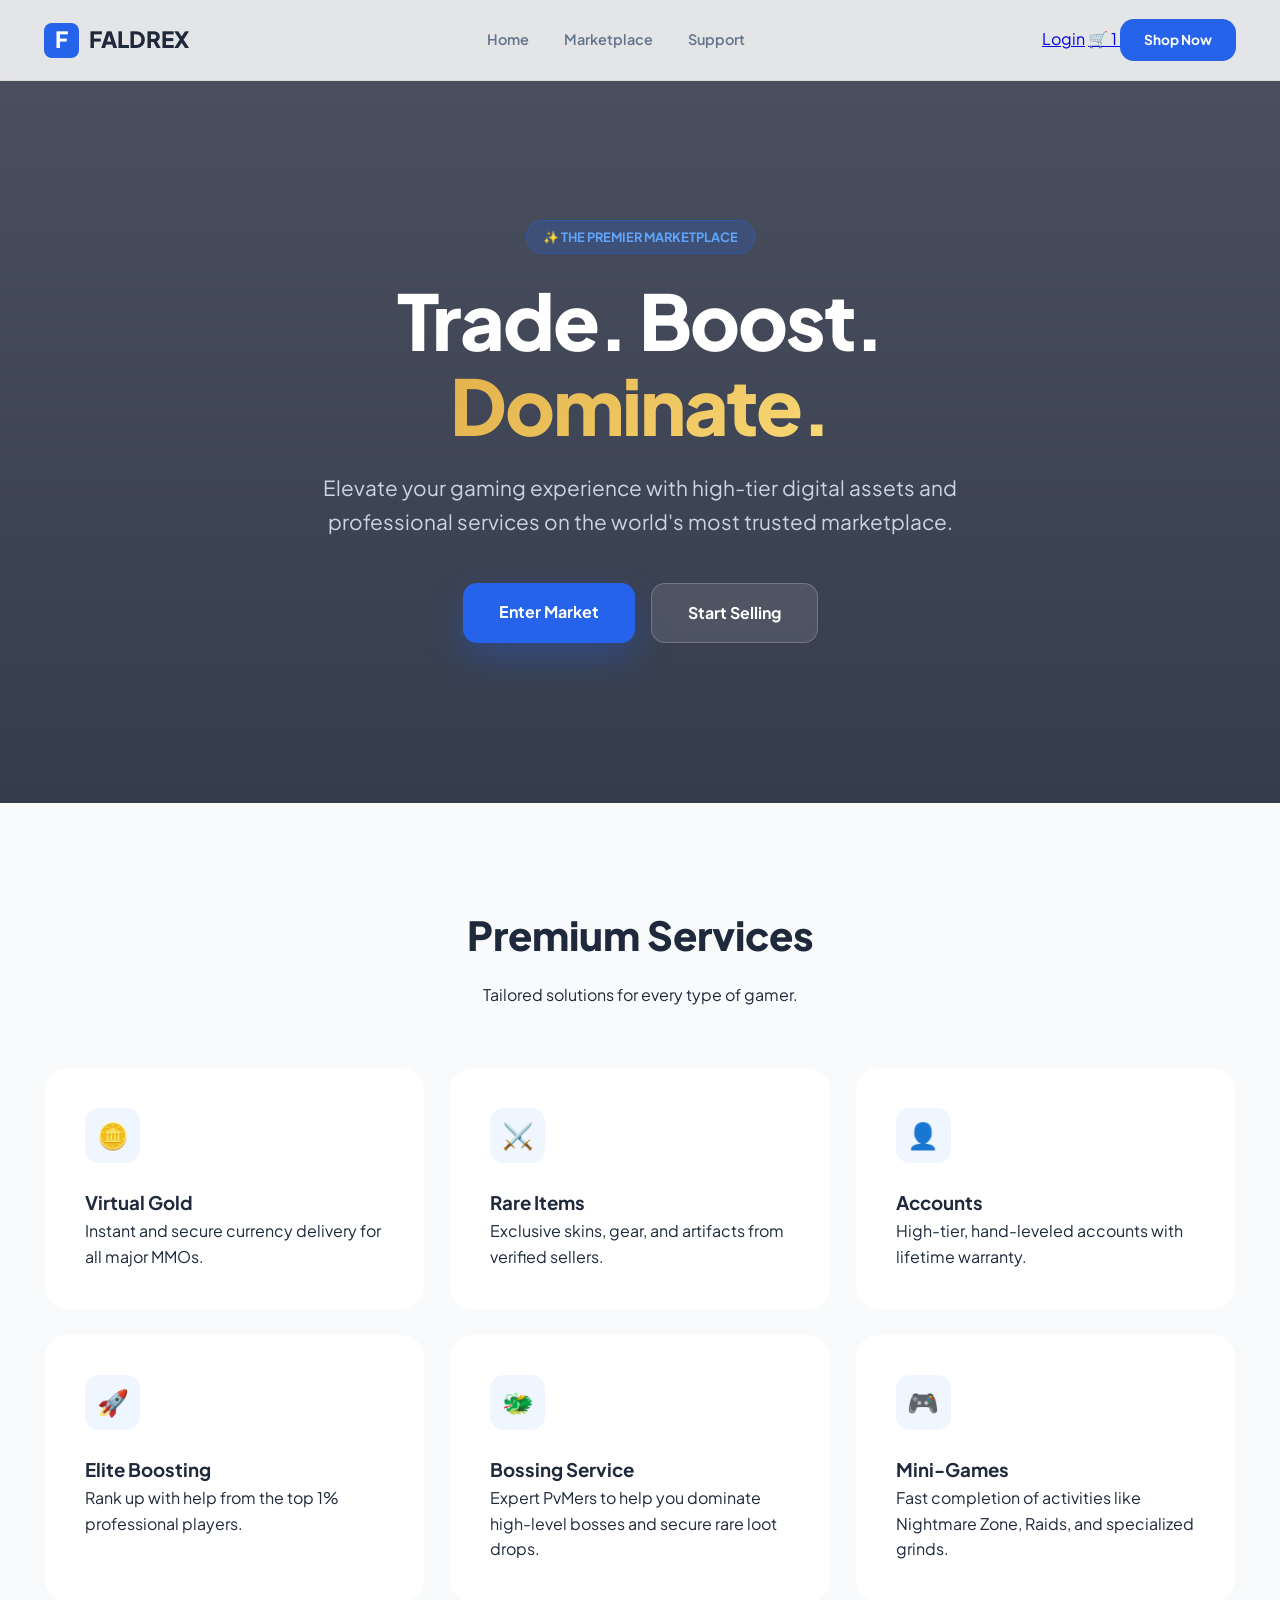
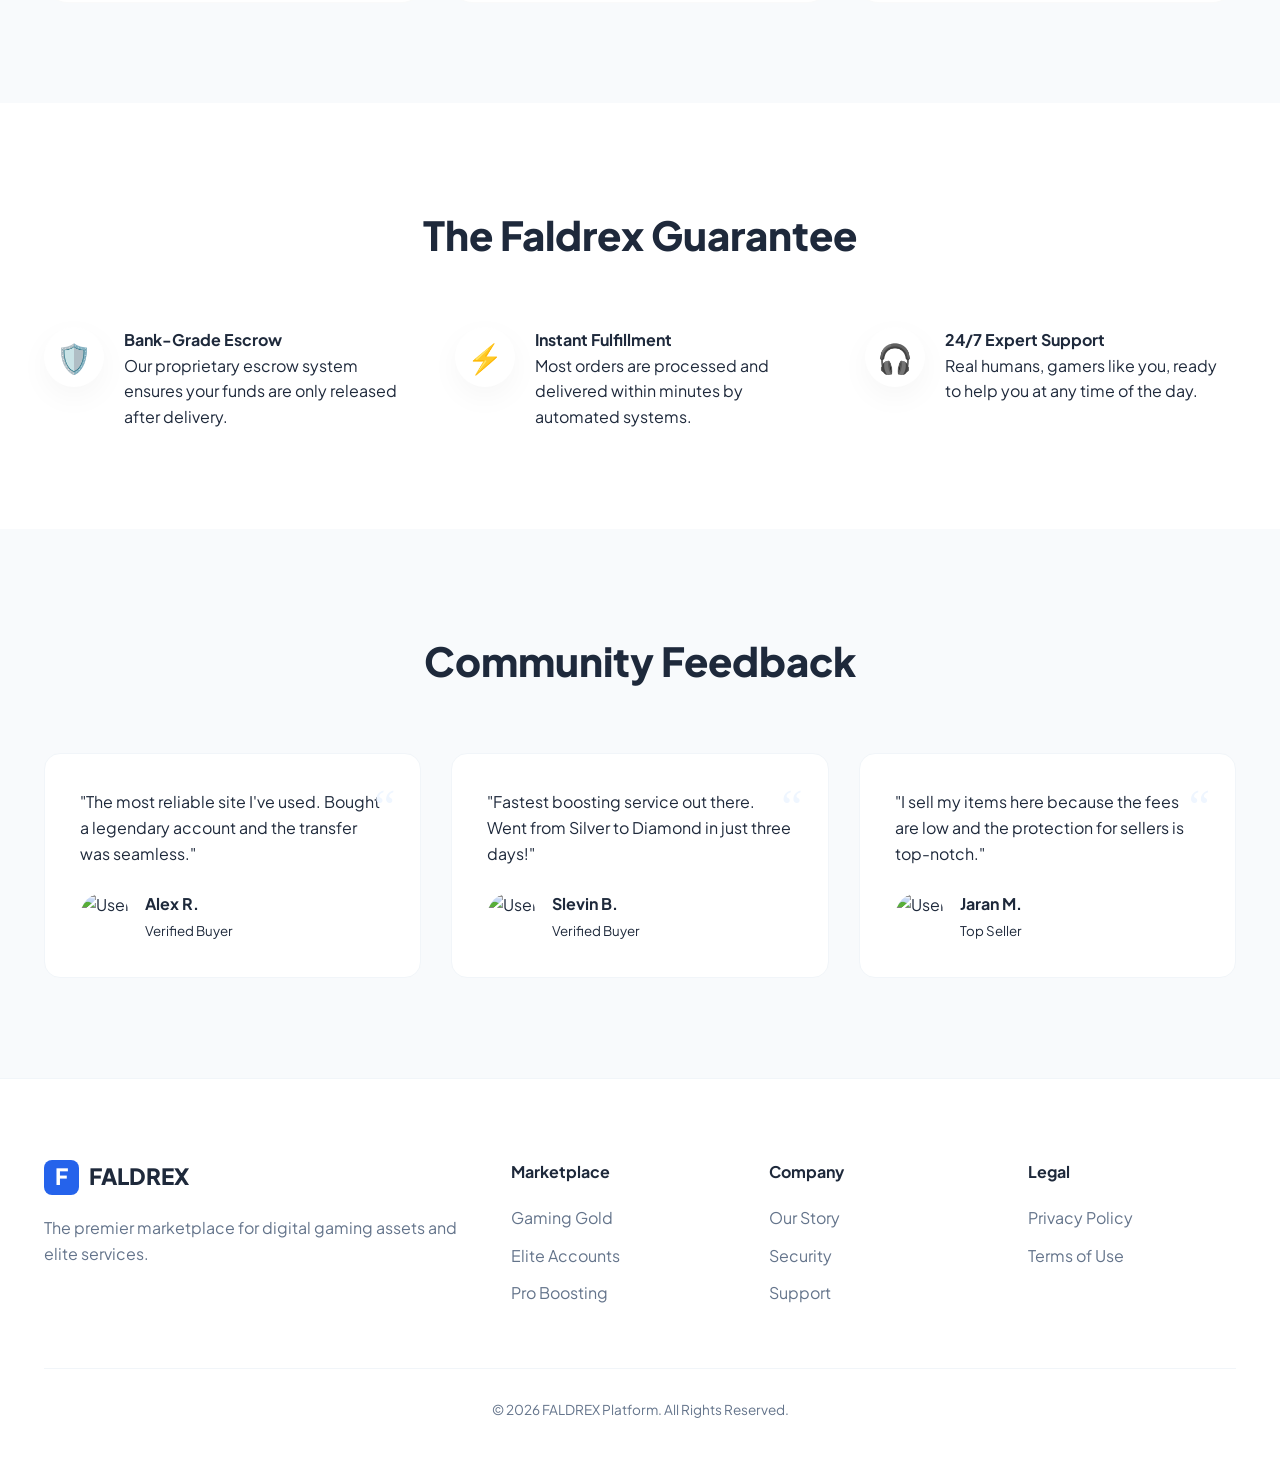
==== commit c739fab7: "Update index.html Adding header" ====
--- a/index.html
+++ b/index.html
@@ -10,20 +10,30 @@
 <body>
 
     <header class="main-header">
-        <div class="container nav-bar">
-            <a href="#" class="logo">
-                <div class="logo-mark">F</div> FALDREX
+    <div class="container nav-bar">
+        <a href="index.html" class="logo">
+            <div class="logo-mark">F</div> FALDREX
+        </a>
+
+        <nav class="desktop-nav">
+            <a href="index.html">Home</a>
+            <a href="marketplace.html">Marketplace</a>
+            <a href="contact.html">Support</a>
+        </nav>
+
+        <div class="header-actions">
+            <a href="auth.html" class="btn-login-link">Login</a>
+            <a href="profile.html" class="user-avatar-link" style="display: none;">
+                <div class="user-avatar-small">M</div>
             </a>
-            <nav class="desktop-nav">
-                <a href="#services">Services</a>
-                <a href="#trust">Security</a>
-                <a href="#reviews">Reviews</a>
-            </nav>
-            <div class="header-btns">
-                <a href="#" class="btn-primary-small">Join Elite</a>
-            </div>
+            <a href="checkout.html" class="cart-icon">
+                🛒 <span class="cart-count">1</span>
+            </a>
+            <a href="marketplace.html" class="btn-primary-small">Shop Now</a>
         </div>
-    </header>
+    </div>
+</header>
+
 
     <section class="hero">
         <div class="container">
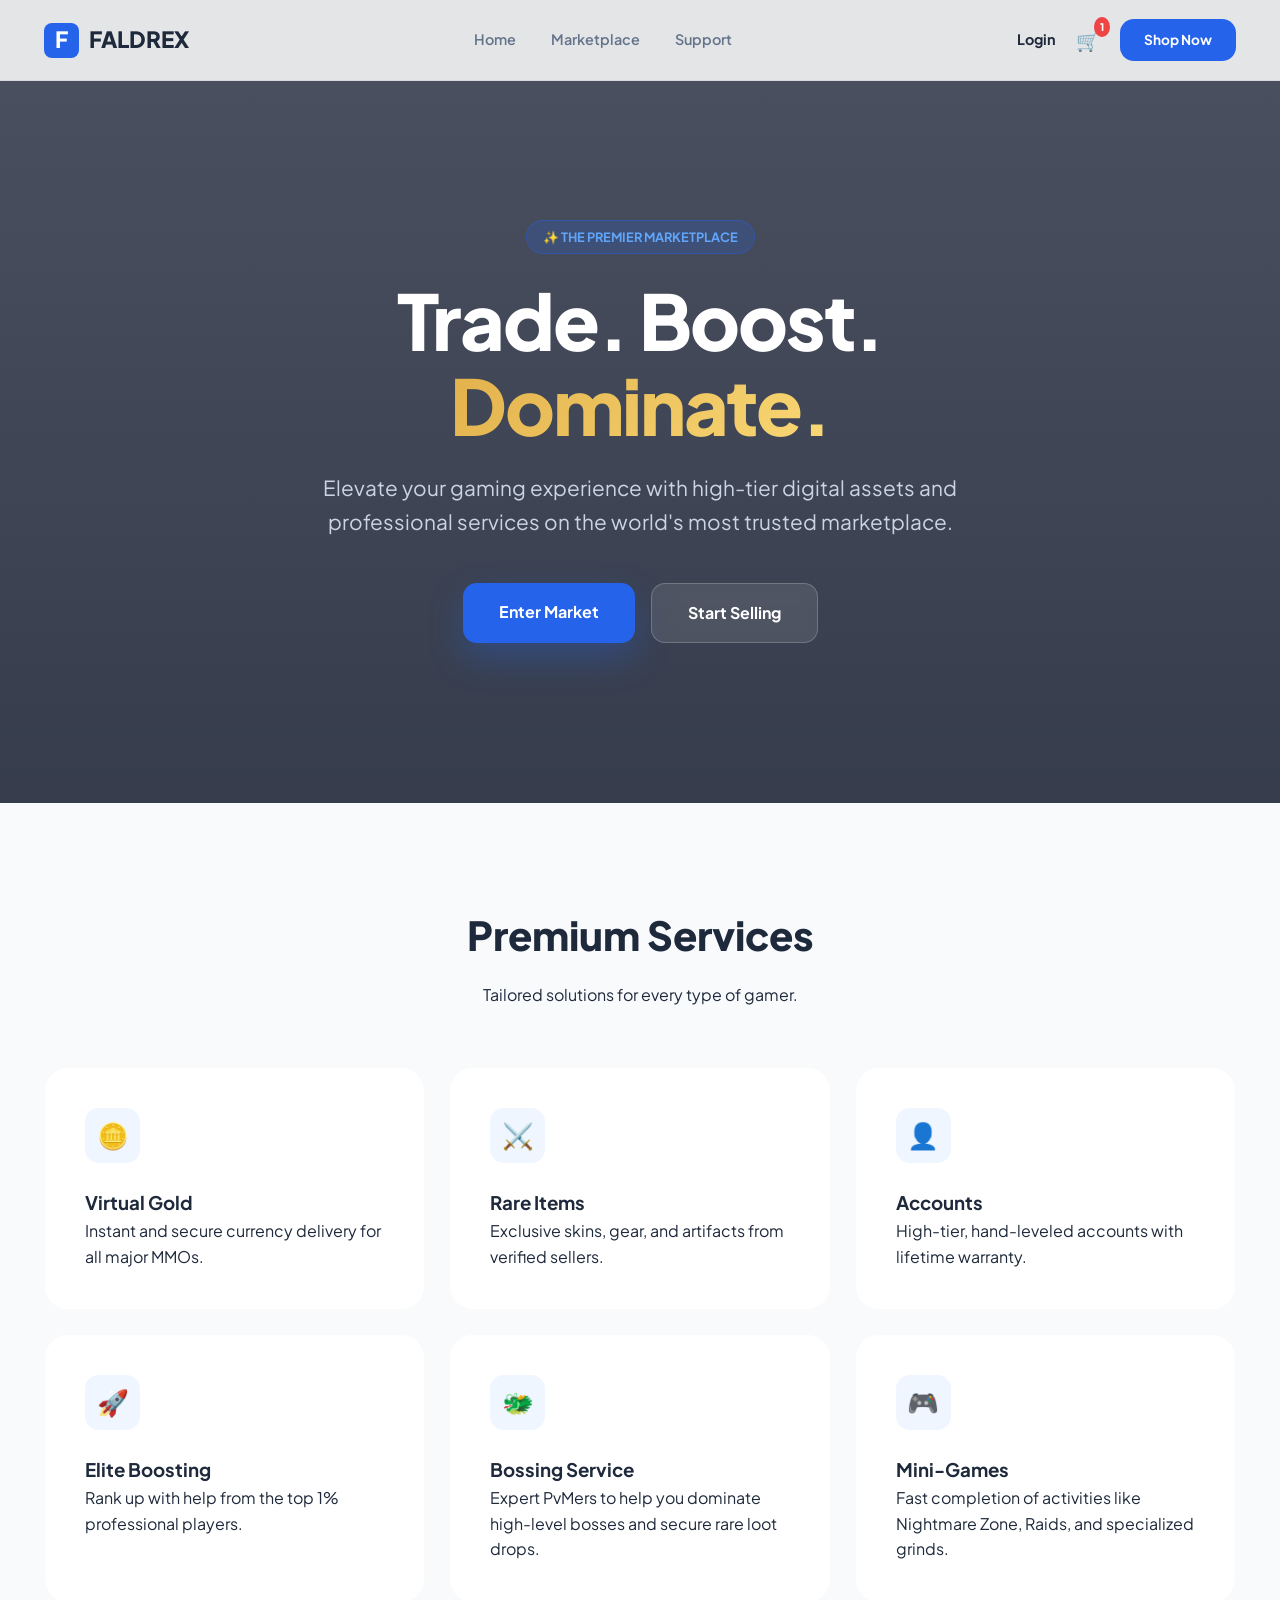
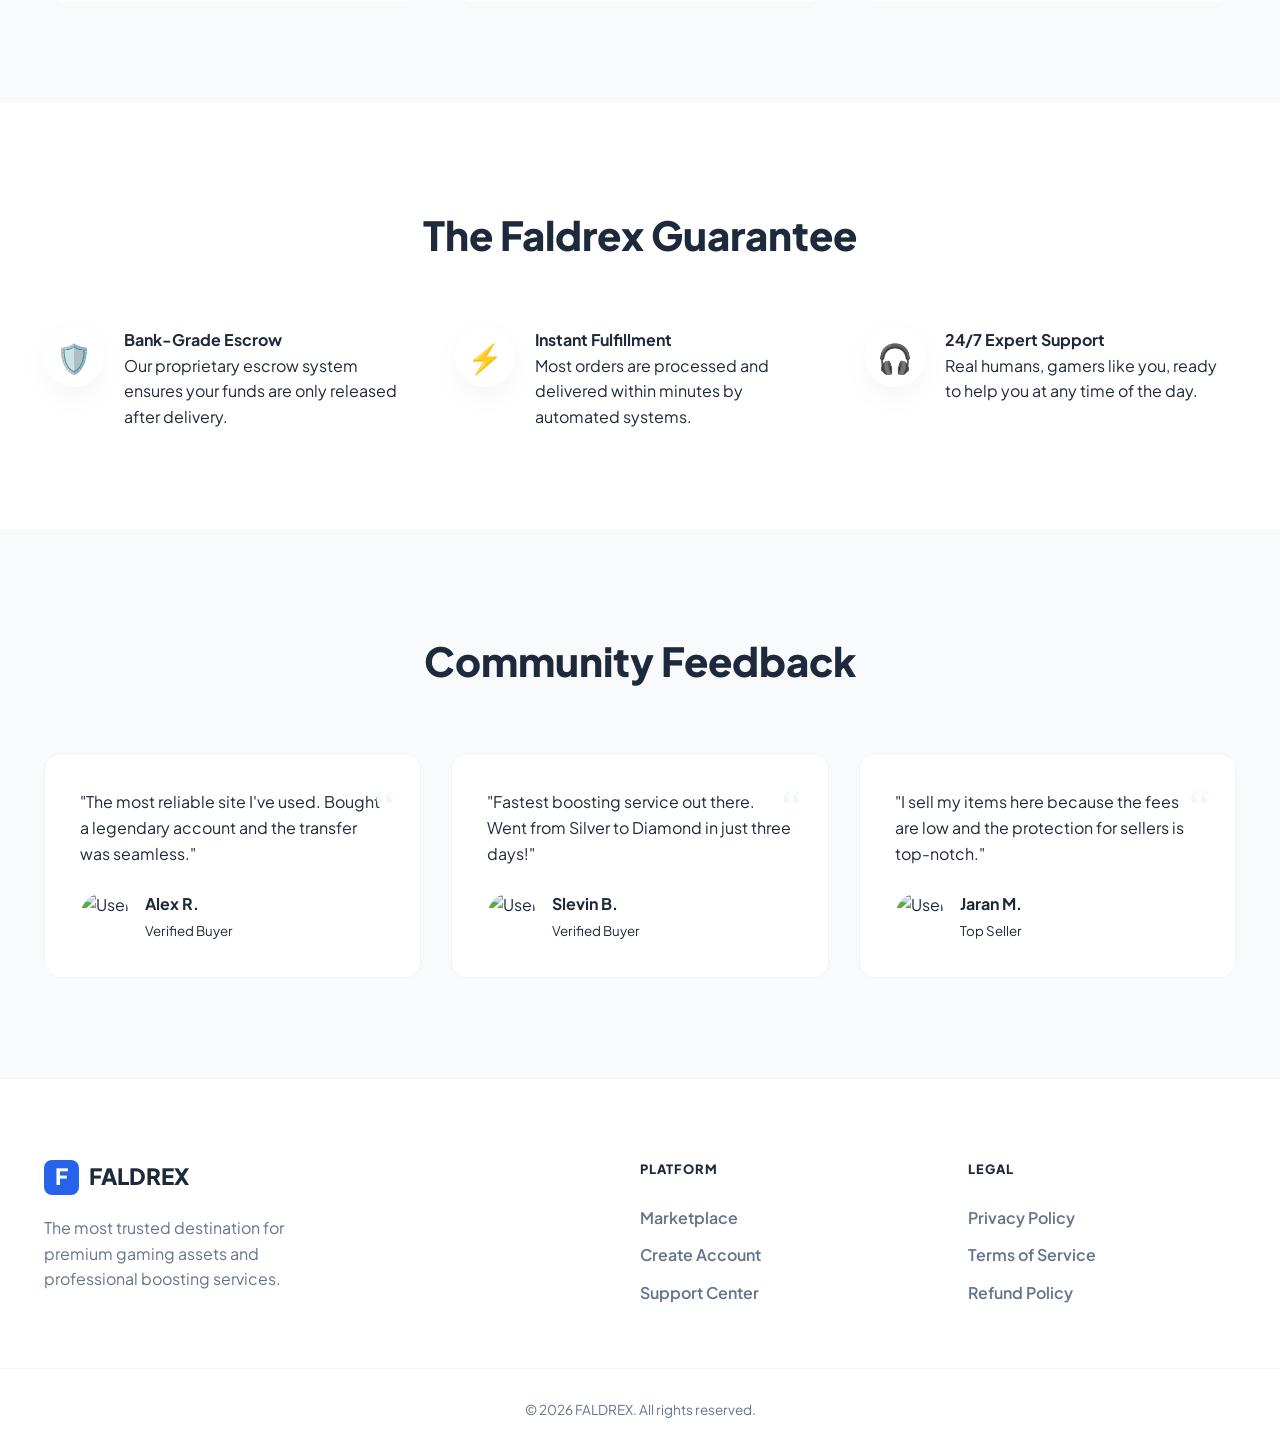
==== commit 7cb71814: "Update index.html Adding footer" ====
--- a/index.html
+++ b/index.html
@@ -155,44 +155,38 @@
         </div>
     </section>
 
-    <footer>
+    <footer class="main-footer">
+    <div class="container footer-grid">
+        <div class="footer-brand">
+            <a href="index.html" class="logo"><div class="logo-mark">F</div> FALDREX</a>
+            <p>The most trusted destination for premium gaming assets and professional boosting services.</p>
+        </div>
+        
+        <div class="footer-links">
+            <h4>Platform</h4>
+            <ul>
+                <li><a href="marketplace.html">Marketplace</a></li>
+                <li><a href="auth.html">Create Account</a></li>
+                <li><a href="contact.html">Support Center</a></li>
+            </ul>
+        </div>
+
+        <div class="footer-links">
+            <h4>Legal</h4>
+            <ul>
+                <li><a href="legal.html">Privacy Policy</a></li>
+                <li><a href="legal.html">Terms of Service</a></li>
+                <li><a href="legal.html">Refund Policy</a></li>
+            </ul>
+        </div>
+    </div>
+    <div class="copyright-bar">
         <div class="container">
-            <div class="footer-grid">
-                <div class="footer-about">
-                    <a href="#" class="logo">
-                        <div class="logo-mark">F</div> FALDREX
-                    </a>
-                    <p style="margin-top:20px; color:var(--text-muted);">The premier marketplace for digital gaming assets and elite services.</p>
-                </div>
-                <div class="footer-links">
-                    <h4>Marketplace</h4>
-                    <ul>
-                        <li><a href="#">Gaming Gold</a></li>
-                        <li><a href="#">Elite Accounts</a></li>
-                        <li><a href="#">Pro Boosting</a></li>
-                    </ul>
-                </div>
-                <div class="footer-links">
-                    <h4>Company</h4>
-                    <ul>
-                        <li><a href="#">Our Story</a></li>
-                        <li><a href="#">Security</a></li>
-                        <li><a href="#">Support</a></li>
-                    </ul>
-                </div>
-                <div class="footer-links">
-                    <h4>Legal</h4>
-                    <ul>
-                        <li><a href="#">Privacy Policy</a></li>
-                        <li><a href="#">Terms of Use</a></li>
-                    </ul>
-                </div>
-            </div>
-            <p class="copyright-text">
-                &copy; 2026 FALDREX Platform. All Rights Reserved.
-            </p>
+            <p>&copy; 2026 FALDREX. All rights reserved.</p>
         </div>
-    </footer>
+    </div>
+</footer>
+
 
 </body>
 </html>
--- a/style.css
+++ b/style.css
@@ -200,3 +200,87 @@
 @media (max-width: 640px) {
     .footer-grid { grid-template-columns: 1fr; }
 }
+
+/* --- Global Header Adjustments --- */
+.header-actions {
+    display: flex;
+    align-items: center;
+    gap: 20px;
+}
+
+.btn-login-link {
+    text-decoration: none;
+    color: var(--text-main);
+    font-weight: 700;
+    font-size: 0.9rem;
+}
+
+.cart-icon {
+    text-decoration: none;
+    position: relative;
+    font-size: 1.2rem;
+}
+
+.cart-count {
+    position: absolute;
+    top: -8px; right: -10px;
+    background: #ef4444;
+    color: white;
+    font-size: 0.65rem;
+    padding: 2px 6px;
+    border-radius: 50%;
+    font-weight: 800;
+}
+
+/* --- Global Footer Styling --- */
+.main-footer {
+    background: white;
+    padding: 80px 0 0;
+    border-top: 1px solid #f1f5f9;
+}
+
+.footer-grid {
+    display: grid;
+    grid-template-columns: 2fr 1fr 1fr;
+    gap: 60px;
+    margin-bottom: 50px;
+}
+
+.footer-brand p {
+    margin-top: 20px;
+    color: var(--text-muted);
+    max-width: 300px;
+}
+
+.footer-links h4 {
+    margin-bottom: 25px;
+    font-weight: 800;
+    text-transform: uppercase;
+    font-size: 0.8rem;
+    letter-spacing: 1px;
+}
+
+.footer-links ul { list-style: none; }
+.footer-links li { margin-bottom: 12px; }
+.footer-links a {
+    text-decoration: none;
+    color: var(--text-muted);
+    font-weight: 600;
+    transition: 0.3s;
+}
+
+.footer-links a:hover { color: var(--primary); }
+
+.copyright-bar {
+    padding: 30px 0;
+    border-top: 1px solid #f1f5f9;
+    text-align: center;
+    color: var(--text-muted);
+    font-size: 0.85rem;
+}
+
+/* Responsive Footer */
+@media (max-width: 768px) {
+    .footer-grid { grid-template-columns: 1fr; gap: 40px; }
+    .header-actions .btn-primary-small { display: none; } /* إخفاء زر Shop Now في الموبايل */
+}
